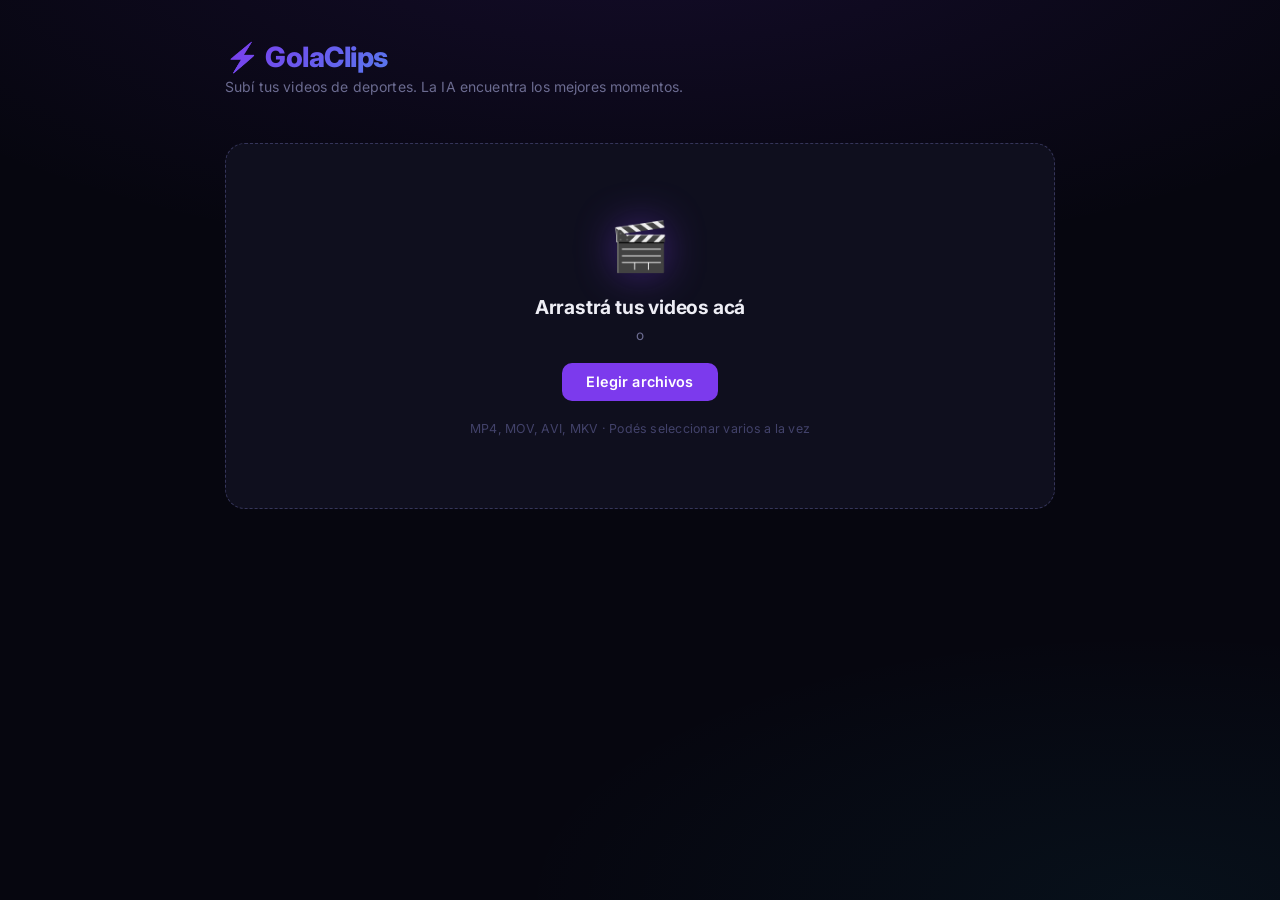
==== frontend/index.html @ 9d7d4578 "Add Google login, user accounts, SQLite persistence, and Cloudflare R2 storage - Firebase Auth + Goo" ====
<!DOCTYPE html>
<html lang="es">
<head>
  <meta charset="UTF-8">
  <meta name="viewport" content="width=device-width, initial-scale=1.0">
  <title>GolaClips - Subí tu video</title>
  <link rel="preconnect" href="https://fonts.googleapis.com">
  <link href="https://fonts.googleapis.com/css2?family=Inter:wght@400;500;600;700;800&display=swap" rel="stylesheet">
  <link rel="stylesheet" href="style.css">
</head>
<body>
  <div class="container">
    <header>
      <div class="header-brand">
        <h1>⚡ GolaClips</h1>
        <p class="tagline">Subí tus videos de deportes. La IA encuentra los mejores momentos.</p>
      </div>
      <div class="header-user hidden" id="header-user">
        <img id="user-avatar" class="user-avatar" src="" alt="" onerror="this.style.display='none'">
        <span id="user-name" class="user-name"></span>
        <button class="btn-logout" onclick="signOut()">Salir</button>
      </div>
    </header>

    <main>
      <div id="upload-area" class="upload-area">
        <div class="upload-icon">🎬</div>
        <p class="upload-text">Arrastrá tus videos acá</p>
        <p class="upload-sub">o</p>
        <button class="btn-primary" id="btn-elegir">Elegir archivos</button>
        <input type="file" id="file-input" accept="video/*" multiple hidden>
        <p class="upload-hint">MP4, MOV, AVI, MKV · Podés seleccionar varios a la vez</p>
      </div>

      <div id="file-list-section" class="hidden">
        <div id="file-list"></div>
      </div>

      <div id="options-area" class="options-area hidden">
        <div class="option-group">
          <label class="option-label">Duración de clips</label>
          <div class="duration-options">
            <label class="duration-opt">
              <input type="radio" name="duration" value="short">
              <div class="duration-opt-content">
                <span class="duration-name">Cortos</span>
                <span class="duration-range">hasta 30 seg</span>
              </div>
            </label>
            <label class="duration-opt">
              <input type="radio" name="duration" value="medium" checked>
              <div class="duration-opt-content">
                <span class="duration-name">Medios <span class="badge-rec">Recomendado</span></span>
                <span class="duration-range">hasta 1 min</span>
              </div>
            </label>
            <label class="duration-opt">
              <input type="radio" name="duration" value="long">
              <div class="duration-opt-content">
                <span class="duration-name">Largos</span>
                <span class="duration-range">hasta 2 min</span>
              </div>
            </label>
          </div>
        </div>

        <div class="option-group option-row">
          <div class="option-half">
            <label class="option-label" for="num-clips">Cantidad de clips</label>
            <select id="num-clips" class="option-select">
              <option value="auto">IA decide (Recomendado)</option>
              <option value="3">3 clips</option>
              <option value="5">5 clips</option>
              <option value="8">8 clips</option>
              <option value="10">10 clips</option>
            </select>
          </div>
        </div>

        <div class="option-group">
          <label class="option-label" for="custom-prompt">
            ¿Qué momentos querés extraer?
            <span class="option-optional">(opcional)</span>
          </label>
          <textarea
            id="custom-prompt"
            class="option-textarea"
            placeholder="Ej: Solo caídas épicas y trucos imposibles..."
            rows="2"
          ></textarea>
        </div>

        <button class="btn-primary btn-analyze" id="btn-analizar">Analizar ⚡</button>
      </div>

      <div id="error-msg" class="error-msg hidden"></div>

      <div id="jobs-section" class="jobs-section hidden"></div>

      <!-- History section -->
      <div id="history-section" class="history-section hidden">
        <div class="history-header">
          <h2 class="history-title">Tus clips anteriores</h2>
        </div>
        <div id="history-list" class="history-list"></div>
      </div>
    </main>
  </div>

  <script src="https://www.gstatic.com/firebasejs/10.12.2/firebase-app-compat.js"></script>
  <script src="https://www.gstatic.com/firebasejs/10.12.2/firebase-auth-compat.js"></script>
  <script src="firebase-config.js"></script>
  <script src="upload.js"></script>
</body>
</html>
---- frontend/style.css ----
*, *::before, *::after {
  box-sizing: border-box;
  margin: 0;
  padding: 0;
}

:root {
  --bg: #06060f;
  --bg-2: #0c0c1a;
  --surface: #0f0f1e;
  --surface-2: #161626;
  --border: #1e1e32;
  --border-hover: #35355a;
  --accent: #7c3aed;
  --accent-2: #22d3ee;
  --accent-hover: #6d28d9;
  --accent-glow: rgba(124, 58, 237, 0.3);
  --accent-glow-soft: rgba(124, 58, 237, 0.1);
  --text: #eeeef5;
  --text-muted: #6b6b90;
  --text-dim: #42426a;
  --success: #10b981;
  --success-glow: rgba(16, 185, 129, 0.15);
  --error: #f43f5e;
  --error-glow: rgba(244, 63, 94, 0.12);
  --gradient: linear-gradient(135deg, var(--accent), var(--accent-2));
}

body {
  background: var(--bg);
  color: var(--text);
  font-family: 'Inter', -apple-system, BlinkMacSystemFont, 'Segoe UI', sans-serif;
  min-height: 100vh;
  display: flex;
  justify-content: center;
  padding: 2.5rem 1rem 4rem;
  background-image:
    radial-gradient(ellipse 70% 40% at 50% -10%, rgba(124, 58, 237, 0.12), transparent),
    radial-gradient(ellipse 50% 30% at 90% 100%, rgba(34, 211, 238, 0.05), transparent);
}

.container {
  width: 100%;
  max-width: 830px;
}

/* ─── Header ──────────────────────────────────────── */

header {
  display: flex;
  align-items: center;
  justify-content: space-between;
  margin-bottom: 3rem;
}

.header-brand {
  display: flex;
  flex-direction: column;
  gap: 0.25rem;
}

header h1 {
  font-size: 1.75rem;
  font-weight: 800;
  letter-spacing: -0.5px;
  background: var(--gradient);
  -webkit-background-clip: text;
  -webkit-text-fill-color: transparent;
  background-clip: text;
}

.tagline {
  color: var(--text-muted);
  font-size: 0.875rem;
  letter-spacing: 0.01em;
}

/* ─── Upload area ─────────────────────────────────── */

.upload-area {
  border: 1.5px dashed var(--border-hover);
  border-radius: 20px;
  padding: 4.5rem 2rem;
  text-align: center;
  cursor: pointer;
  transition: all 0.25s;
  background: var(--surface);
  position: relative;
  overflow: hidden;
}

.upload-area::before {
  content: '';
  position: absolute;
  inset: 0;
  background: radial-gradient(ellipse 80% 60% at 50% 60%, rgba(124, 58, 237, 0.07), transparent);
  opacity: 0;
  transition: opacity 0.3s;
  pointer-events: none;
}

.upload-area:hover::before,
.upload-area.drag-over::before {
  opacity: 1;
}

.upload-area:hover {
  border-color: var(--accent);
  border-style: solid;
  background: var(--surface-2);
  box-shadow: 0 0 40px var(--accent-glow-soft);
}

.upload-area.drag-over {
  border-color: var(--accent);
  border-style: solid;
  background: var(--surface-2);
  box-shadow: 0 0 50px var(--accent-glow), inset 0 0 40px rgba(124, 58, 237, 0.06);
}

.upload-icon {
  font-size: 3rem;
  margin-bottom: 1.25rem;
  display: block;
  filter: drop-shadow(0 0 20px rgba(124, 58, 237, 0.45));
}

.upload-text {
  font-size: 1.2rem;
  font-weight: 700;
  margin-bottom: 0.5rem;
  letter-spacing: -0.2px;
}

.upload-sub {
  color: var(--text-muted);
  margin-bottom: 1.25rem;
  font-size: 0.85rem;
}

.upload-hint {
  margin-top: 1.25rem;
  font-size: 0.775rem;
  color: var(--text-dim);
  letter-spacing: 0.02em;
}

/* ─── Buttons ─────────────────────────────────────── */

.btn-primary {
  display: inline-block;
  background: var(--accent);
  color: white;
  padding: 0.65rem 1.5rem;
  border-radius: 10px;
  font-weight: 600;
  cursor: pointer;
  border: none;
  text-decoration: none;
  font-size: 0.9rem;
  font-family: inherit;
  transition: all 0.2s;
  letter-spacing: 0.01em;
}

.btn-primary:hover {
  background: var(--accent-hover);
  box-shadow: 0 4px 22px var(--accent-glow), 0 2px 8px rgba(0, 0, 0, 0.3);
  transform: translateY(-1px);
}

.btn-primary:active {
  transform: translateY(0);
}

.btn-secondary {
  display: inline-block;
  background: transparent;
  color: var(--text-muted);
  padding: 0.6rem 1.25rem;
  border-radius: 10px;
  font-weight: 500;
  cursor: pointer;
  border: 1px solid var(--border-hover);
  text-decoration: none;
  font-size: 0.875rem;
  transition: all 0.2s;
}

.btn-secondary:hover {
  border-color: var(--accent);
  color: var(--accent);
  background: var(--accent-glow-soft);
}

/* ─── Progress bars ───────────────────────────────── */

.progress-bar-container {
  background: rgba(255, 255, 255, 0.05);
  border-radius: 99px;
  height: 5px;
  overflow: hidden;
  margin-bottom: 0.65rem;
}

.progress-bar {
  height: 100%;
  background: linear-gradient(90deg, var(--accent), var(--accent-2));
  border-radius: 99px;
  width: 0%;
  transition: width 0.5s ease;
  position: relative;
  overflow: hidden;
}

.progress-bar::after {
  content: '';
  position: absolute;
  top: 0;
  left: -60%;
  width: 40%;
  height: 100%;
  background: linear-gradient(90deg, transparent, rgba(255, 255, 255, 0.45), transparent);
  animation: shimmer 1.8s ease-in-out infinite;
}

@keyframes shimmer {
  0%   { left: -60%; }
  100% { left: 150%; }
}

.progress-text {
  color: var(--text-muted);
  font-size: 0.78rem;
  letter-spacing: 0.01em;
}

/* ─── State panels (clips.html) ───────────────────── */

.state-panel {
  text-align: center;
}

.state-panel h2 {
  font-size: 1.4rem;
  font-weight: 700;
  margin-bottom: 0.5rem;
  letter-spacing: -0.3px;
}

.status-text {
  color: var(--text-muted);
  margin-bottom: 1.75rem;
  font-size: 0.9rem;
}

/* ─── Spinner (dual ring) ─────────────────────────── */

.spinner {
  width: 44px;
  height: 44px;
  position: relative;
  margin: 0 auto 2rem;
}

.spinner::before,
.spinner::after {
  content: '';
  position: absolute;
  border-radius: 50%;
  border: 2.5px solid transparent;
}

.spinner::before {
  inset: 0;
  border-top-color: var(--accent);
  border-right-color: rgba(124, 58, 237, 0.25);
  animation: spin 0.9s cubic-bezier(0.4, 0, 0.6, 1) infinite;
  box-shadow: 0 0 14px var(--accent-glow);
}

.spinner::after {
  inset: 7px;
  border-bottom-color: var(--accent-2);
  border-left-color: rgba(34, 211, 238, 0.25);
  animation: spin 0.65s cubic-bezier(0.4, 0, 0.6, 1) infinite reverse;
}

@keyframes spin {
  to { transform: rotate(360deg); }
}

/* ─── Results header ──────────────────────────────── */

.results-header {
  display: flex;
  align-items: center;
  justify-content: space-between;
  gap: 1rem;
  margin-bottom: 1.75rem;
  text-align: left;
}

.clips-count {
  color: var(--text-muted);
  font-size: 0.85rem;
  margin-top: 0.2rem;
}

/* ─── Clips grid ──────────────────────────────────── */

.clips-grid {
  display: grid;
  grid-template-columns: repeat(auto-fill, minmax(270px, 1fr));
  gap: 1.25rem;
  text-align: left;
}

/* ─── Clip card ───────────────────────────────────── */

.clip-card {
  background: var(--surface);
  border: 1px solid var(--border);
  border-radius: 14px;
  overflow: hidden;
  transition: border-color 0.2s, box-shadow 0.25s, transform 0.2s;
  position: relative;
  animation: fade-in 0.3s ease both;
}

@keyframes fade-in {
  from { opacity: 0; transform: translateY(10px); }
  to   { opacity: 1; transform: translateY(0); }
}

.clip-card:hover {
  border-color: var(--border-hover);
  box-shadow: 0 6px 28px rgba(124, 58, 237, 0.12), 0 2px 8px rgba(0, 0, 0, 0.3);
  transform: translateY(-2px);
}

/* ─── Clip loading state ──────────────────────────── */

@keyframes pulse-glow {
  0%, 100% { box-shadow: 0 0 0 1.5px rgba(124, 58, 237, 0.4), 0 0 18px rgba(124, 58, 237, 0.15); }
  50%       { box-shadow: 0 0 0 2px rgba(124, 58, 237, 0.95), 0 0 32px rgba(124, 58, 237, 0.4); }
}

.clip-card.clip-loading {
  border-color: rgba(124, 58, 237, 0.6) !important;
  transform: translateY(-2px) !important;
  animation: pulse-glow 1.1s ease-in-out infinite !important;
}

.clip-card.clip-loading .clip-video {
  opacity: 0.4;
  filter: brightness(0.65);
}

.clip-extend-overlay {
  position: absolute;
  inset: 0;
  background: rgba(6, 6, 15, 0.7);
  display: flex;
  align-items: center;
  justify-content: center;
  z-index: 20;
  border-radius: 13px;
  backdrop-filter: blur(4px);
  -webkit-backdrop-filter: blur(4px);
}

.clip-extend-spinner {
  width: 32px;
  height: 32px;
  position: relative;
}

.clip-extend-spinner::before,
.clip-extend-spinner::after {
  content: '';
  position: absolute;
  border-radius: 50%;
  border: 2px solid transparent;
}

.clip-extend-spinner::before {
  inset: 0;
  border-top-color: var(--accent);
  border-right-color: rgba(124, 58, 237, 0.2);
  animation: spin 0.75s linear infinite;
  box-shadow: 0 0 10px var(--accent-glow);
}

.clip-extend-spinner::after {
  inset: 6px;
  border-bottom-color: var(--accent-2);
  animation: spin 0.55s linear infinite reverse;
}

/* ─── Clip video & info ───────────────────────────── */

.clip-video {
  width: 100%;
  display: block;
  background: #000;
  max-height: 195px;
  object-fit: cover;
  transition: opacity 0.35s, filter 0.35s;
}

.clip-info {
  padding: 0.9rem 1rem;
  display: flex;
  justify-content: space-between;
  align-items: flex-start;
  gap: 0.75rem;
}

.clip-info-left {
  flex: 1;
  min-width: 0;
}

.clip-label-row {
  display: flex;
  align-items: center;
  gap: 0.5rem;
  margin-bottom: 0.1rem;
}

.clip-label {
  font-weight: 700;
  font-size: 0.875rem;
  letter-spacing: -0.1px;
}

.clip-score {
  font-size: 0.68rem;
  font-weight: 700;
  background: var(--gradient);
  color: white;
  padding: 0.1rem 0.5rem;
  border-radius: 99px;
  letter-spacing: 0.03em;
}

.clip-desc {
  color: var(--text-muted);
  font-size: 0.775rem;
  margin-top: 0.3rem;
  font-style: italic;
  line-height: 1.45;
  display: none;
}

.clip-desc.visible {
  display: block;
}

.btn-ver-mas {
  background: none;
  border: none;
  color: var(--text-dim);
  font-size: 0.7rem;
  font-family: inherit;
  cursor: pointer;
  padding: 0;
  margin-top: 0.2rem;
  text-decoration: underline;
  text-underline-offset: 2px;
  transition: color 0.15s;
}

.btn-ver-mas:hover {
  color: var(--accent);
}

.clip-time {
  color: var(--text-dim);
  font-size: 0.745rem;
  margin-top: 0.3rem;
  font-variant-numeric: tabular-nums;
}

.btn-download {
  display: inline-flex;
  align-items: center;
  gap: 0.35rem;
  background: var(--accent);
  color: white;
  padding: 0.45rem 0.85rem;
  border-radius: 8px;
  font-size: 0.78rem;
  font-weight: 600;
  text-decoration: none;
  transition: all 0.2s;
  flex-shrink: 0;
  box-shadow: 0 2px 10px rgba(124, 58, 237, 0.25);
}

.btn-download:hover {
  background: var(--accent-hover);
  box-shadow: 0 4px 20px var(--accent-glow);
  transform: translateY(-1px);
}

/* ─── Error ───────────────────────────────────────── */

.error-icon {
  font-size: 2.5rem;
  margin-bottom: 1rem;
}

.error-msg {
  background: var(--error-glow);
  border: 1px solid rgba(244, 63, 94, 0.25);
  color: var(--error);
  padding: 0.875rem 1rem;
  border-radius: 10px;
  margin-top: 1rem;
  font-size: 0.875rem;
}

/* ─── Options area ────────────────────────────────── */

.options-area {
  background: var(--surface);
  border: 1px solid var(--border);
  border-radius: 18px;
  padding: 1.75rem 2rem;
  display: flex;
  flex-direction: column;
  gap: 1.5rem;
  margin-top: 1rem;
}

.option-group {
  display: flex;
  flex-direction: column;
  gap: 0.65rem;
}

.option-label {
  font-size: 0.83rem;
  font-weight: 600;
  color: var(--text);
  letter-spacing: 0.02em;
  text-transform: uppercase;
}

.option-optional {
  font-weight: 400;
  color: var(--text-dim);
  font-size: 0.78rem;
  text-transform: none;
  letter-spacing: 0;
}

.duration-options {
  display: flex;
  gap: 0.65rem;
}

.duration-opt {
  flex: 1;
  cursor: pointer;
}

.duration-opt input[type="radio"] {
  display: none;
}

.duration-opt-content {
  display: flex;
  flex-direction: column;
  gap: 0.15rem;
  padding: 0.75rem 0.9rem;
  border: 1.5px solid var(--border-hover);
  border-radius: 12px;
  background: var(--bg-2, #0c0c1a);
  transition: all 0.2s;
}

.duration-opt input[type="radio"]:checked + .duration-opt-content {
  border-color: var(--accent);
  background: rgba(124, 58, 237, 0.08);
  box-shadow: 0 0 0 3px rgba(124, 58, 237, 0.1);
}

.duration-opt:hover .duration-opt-content {
  border-color: var(--border-hover);
  background: var(--surface-2);
}

.duration-name {
  font-size: 0.875rem;
  font-weight: 600;
  display: flex;
  align-items: center;
  gap: 0.4rem;
}

.duration-range {
  font-size: 0.72rem;
  color: var(--text-muted);
}

.badge-rec {
  font-size: 0.58rem;
  font-weight: 700;
  background: var(--gradient);
  color: white;
  padding: 0.1rem 0.45rem;
  border-radius: 99px;
  letter-spacing: 0.04em;
  text-transform: uppercase;
}

.option-row {
  flex-direction: row;
  align-items: flex-end;
  gap: 1rem;
}

.option-half {
  flex: 1;
  display: flex;
  flex-direction: column;
  gap: 0.6rem;
}

.option-select {
  background: var(--bg-2, #0c0c1a);
  border: 1.5px solid var(--border-hover);
  color: var(--text);
  padding: 0.6rem 2.25rem 0.6rem 0.9rem;
  border-radius: 10px;
  font-size: 0.875rem;
  font-family: inherit;
  cursor: pointer;
  width: 100%;
  transition: border-color 0.2s, box-shadow 0.2s;
  appearance: none;
  background-image: url("data:image/svg+xml,%3Csvg xmlns='http://www.w3.org/2000/svg' width='12' height='8' viewBox='0 0 12 8'%3E%3Cpath d='M1 1l5 5 5-5' stroke='%236b6b90' stroke-width='1.5' fill='none' stroke-linecap='round' stroke-linejoin='round'/%3E%3C/svg%3E");
  background-repeat: no-repeat;
  background-position: right 0.9rem center;
}

.option-select:focus {
  outline: none;
  border-color: var(--accent);
  box-shadow: 0 0 0 3px rgba(124, 58, 237, 0.1);
}

.option-textarea {
  background: var(--bg-2, #0c0c1a);
  border: 1.5px solid var(--border-hover);
  color: var(--text);
  padding: 0.65rem 0.9rem;
  border-radius: 10px;
  font-size: 0.875rem;
  font-family: inherit;
  resize: vertical;
  width: 100%;
  transition: border-color 0.2s, box-shadow 0.2s;
  line-height: 1.5;
}

.option-textarea:focus {
  outline: none;
  border-color: var(--accent);
  box-shadow: 0 0 0 3px rgba(124, 58, 237, 0.1);
}

.option-textarea::placeholder {
  color: var(--text-dim);
}

.btn-analyze {
  align-self: flex-end;
  padding: 0.7rem 2rem;
  background: linear-gradient(135deg, var(--accent), #5b21b6);
  font-size: 0.925rem;
  letter-spacing: 0.02em;
}

.btn-analyze:hover {
  background: linear-gradient(135deg, var(--accent-hover), #4c1d95);
}

/* ─── Sort toggle ─────────────────────────────────── */

.sort-toggle {
  display: flex;
  gap: 0.25rem;
  background: rgba(255, 255, 255, 0.04);
  border: 1px solid var(--border);
  border-radius: 10px;
  padding: 3px;
}

.sort-btn {
  background: transparent;
  border: none;
  color: var(--text-muted);
  padding: 0.3rem 0.85rem;
  border-radius: 7px;
  font-size: 0.775rem;
  font-weight: 500;
  font-family: inherit;
  cursor: pointer;
  transition: all 0.18s;
}

.sort-btn.active {
  background: var(--accent);
  color: white;
  box-shadow: 0 2px 10px var(--accent-glow);
}

.sort-btn:not(.active):hover {
  color: var(--text);
  background: rgba(255, 255, 255, 0.06);
}

/* ─── Utility ─────────────────────────────────────── */

.hidden {
  display: none !important;
}

/* ─── File list ───────────────────────────────────── */

.file-list-section {
  margin-bottom: 0.75rem;
}

.file-item {
  display: flex;
  align-items: center;
  gap: 0.75rem;
  padding: 0.6rem 0.9rem;
  background: var(--surface);
  border: 1px solid var(--border);
  border-radius: 10px;
  margin-bottom: 0.45rem;
  transition: border-color 0.15s;
}

.file-item:hover {
  border-color: var(--border-hover);
}

.file-item-name {
  flex: 1;
  font-size: 0.85rem;
  font-weight: 500;
  overflow: hidden;
  text-overflow: ellipsis;
  white-space: nowrap;
}

.file-item-size {
  color: var(--text-muted);
  font-size: 0.775rem;
  white-space: nowrap;
}

.file-item-remove {
  background: none;
  border: none;
  color: var(--text-dim);
  cursor: pointer;
  font-size: 0.8rem;
  padding: 0.15rem 0.35rem;
  line-height: 1;
  border-radius: 5px;
  transition: all 0.15s;
  font-family: inherit;
}

.file-item-remove:hover {
  color: var(--error);
  background: var(--error-glow);
}

/* ─── Jobs section ────────────────────────────────── */

.jobs-section {
  display: flex;
  flex-direction: column;
  gap: 1.5rem;
}

.job-card {
  background: var(--surface);
  border: 1px solid var(--border);
  border-radius: 14px;
  overflow: hidden;
  transition: border-color 0.2s;
}

.job-header {
  display: flex;
  align-items: center;
  justify-content: space-between;
  padding: 0.9rem 1.1rem;
  gap: 0.75rem;
  border-bottom: 1px solid var(--border);
}

.job-filename {
  font-weight: 600;
  font-size: 0.875rem;
  overflow: hidden;
  text-overflow: ellipsis;
  white-space: nowrap;
}

/* Status badge with animated dot */
.job-badge {
  font-size: 0.72rem;
  font-weight: 600;
  color: var(--text-muted);
  white-space: nowrap;
  flex-shrink: 0;
  display: flex;
  align-items: center;
  gap: 0.45rem;
}

.job-badge::before {
  content: '';
  width: 6px;
  height: 6px;
  border-radius: 50%;
  background: var(--accent);
  display: inline-block;
  flex-shrink: 0;
  animation: dot-pulse 1.8s ease-in-out infinite;
}

@keyframes dot-pulse {
  0%, 100% { opacity: 0.4; transform: scale(0.85); }
  50%       { opacity: 1;   transform: scale(1.15); box-shadow: 0 0 8px var(--accent-glow); }
}

.job-badge.done {
  color: var(--success);
}

.job-badge.done::before {
  background: var(--success);
  animation: none;
  box-shadow: 0 0 8px var(--success-glow);
}

.job-badge.error {
  color: var(--error);
}

.job-badge.error::before {
  background: var(--error);
  animation: none;
  box-shadow: 0 0 8px var(--error-glow);
}

.job-progress {
  padding: 0.85rem 1.1rem 1rem;
}

.job-clips {
  border-top: 1px solid var(--border);
  padding: 1.25rem 1rem;
}

.inline-clips-header {
  display: flex;
  justify-content: flex-end;
  margin-bottom: 1rem;
}

/* ─── Extend clip controls ────────────────────────── */

.extend-controls {
  display: flex;
  gap: 5px;
  margin-top: 7px;
}

.btn-extend {
  background: transparent;
  border: 1px solid var(--border-hover);
  color: var(--text-dim);
  border-radius: 6px;
  padding: 3px 10px;
  font-size: 0.7rem;
  font-weight: 500;
  font-family: inherit;
  cursor: pointer;
  transition: all 0.15s;
  line-height: 1.6;
}

.btn-extend:hover:not(:disabled) {
  border-color: var(--accent);
  color: var(--accent);
  background: rgba(124, 58, 237, 0.08);
}

.btn-extend-end:hover:not(:disabled) {
  border-color: var(--success);
  color: var(--success);
  background: var(--success-glow);
}

.btn-extend:disabled {
  opacity: 0.3;
  cursor: not-allowed;
}

/* ─── Login page ──────────────────────────────────── */

.login-page {
  min-height: 100vh;
  display: flex;
  align-items: center;
  justify-content: center;
  padding: 2rem 1rem;
}

.login-card {
  background: var(--surface);
  border: 1px solid var(--border);
  border-radius: 24px;
  padding: 3rem 2.5rem;
  text-align: center;
  max-width: 400px;
  width: 100%;
  box-shadow: 0 0 60px rgba(124, 58, 237, 0.08);
}

.login-logo {
  font-size: 2rem;
  font-weight: 800;
  letter-spacing: -0.5px;
  background: var(--gradient);
  -webkit-background-clip: text;
  -webkit-text-fill-color: transparent;
  background-clip: text;
  margin-bottom: 0.75rem;
}

.login-tagline {
  color: var(--text-muted);
  font-size: 0.9rem;
  line-height: 1.6;
  margin-bottom: 2.25rem;
}

.btn-google {
  display: inline-flex;
  align-items: center;
  justify-content: center;
  gap: 0.65rem;
  background: white;
  color: #1f1f1f;
  border: none;
  border-radius: 12px;
  padding: 0.75rem 1.75rem;
  font-size: 0.925rem;
  font-weight: 600;
  font-family: inherit;
  cursor: pointer;
  transition: all 0.2s;
  width: 100%;
  box-shadow: 0 2px 12px rgba(0,0,0,0.2);
}

.btn-google:hover:not(:disabled) {
  background: #f5f5f5;
  box-shadow: 0 4px 20px rgba(0,0,0,0.25);
  transform: translateY(-1px);
}

.btn-google:disabled {
  opacity: 0.7;
  cursor: not-allowed;
}

.login-error {
  margin-top: 1rem;
  color: var(--error);
  font-size: 0.82rem;
  background: var(--error-glow);
  border: 1px solid rgba(244, 63, 94, 0.2);
  border-radius: 8px;
  padding: 0.6rem 0.85rem;
}

/* ─── Header user info ────────────────────────────── */

.header-user {
  display: flex;
  align-items: center;
  gap: 0.6rem;
  flex-shrink: 0;
}

.user-avatar {
  width: 32px;
  height: 32px;
  border-radius: 50%;
  border: 1.5px solid var(--border-hover);
  object-fit: cover;
  flex-shrink: 0;
}

.user-name {
  font-size: 0.82rem;
  font-weight: 500;
  color: var(--text-muted);
  max-width: 130px;
  overflow: hidden;
  text-overflow: ellipsis;
  white-space: nowrap;
}

.btn-logout {
  background: transparent;
  border: 1px solid var(--border-hover);
  color: var(--text-dim);
  padding: 0.35rem 0.75rem;
  border-radius: 8px;
  font-size: 0.75rem;
  font-weight: 500;
  font-family: inherit;
  cursor: pointer;
  transition: all 0.15s;
  white-space: nowrap;
}

.btn-logout:hover {
  border-color: var(--error);
  color: var(--error);
  background: var(--error-glow);
}

/* ─── History section ─────────────────────────────── */

.history-section {
  margin-top: 3rem;
  padding-top: 2.5rem;
  border-top: 1px solid var(--border);
}

.history-header {
  margin-bottom: 1.25rem;
}

.history-title {
  font-size: 1.1rem;
  font-weight: 700;
  letter-spacing: -0.2px;
}

.history-list {
  display: flex;
  flex-direction: column;
  gap: 0.85rem;
}

.history-card {
  background: var(--surface);
  border: 1px solid var(--border);
  border-radius: 14px;
  overflow: hidden;
  transition: border-color 0.2s;
}

.history-card:hover {
  border-color: var(--border-hover);
}

.history-card-header {
  display: flex;
  align-items: center;
  justify-content: space-between;
  gap: 0.75rem;
  padding: 0.85rem 1.1rem;
}

.history-card-meta {
  display: flex;
  flex-direction: column;
  gap: 0.15rem;
  min-width: 0;
}

.history-filename {
  font-size: 0.875rem;
  font-weight: 600;
  overflow: hidden;
  text-overflow: ellipsis;
  white-space: nowrap;
}

.history-date {
  font-size: 0.72rem;
  color: var(--text-dim);
}

.history-card-right {
  display: flex;
  align-items: center;
  gap: 0.65rem;
  flex-shrink: 0;
}

.history-badge {
  font-size: 0.72rem;
  font-weight: 600;
  color: var(--success);
  background: var(--success-glow);
  border: 1px solid rgba(16, 185, 129, 0.2);
  padding: 0.2rem 0.6rem;
  border-radius: 99px;
  white-space: nowrap;
}

.history-badge.expired {
  color: var(--text-dim);
  background: transparent;
  border-color: var(--border);
}

.history-toggle-btn {
  background: transparent;
  border: 1px solid var(--border-hover);
  color: var(--text-muted);
  padding: 0.3rem 0.75rem;
  border-radius: 8px;
  font-size: 0.75rem;
  font-weight: 500;
  font-family: inherit;
  cursor: pointer;
  transition: all 0.15s;
  white-space: nowrap;
}

.history-toggle-btn:hover {
  border-color: var(--accent);
  color: var(--accent);
  background: var(--accent-glow-soft);
}

.history-clips-grid {
  padding: 1rem;
  border-top: 1px solid var(--border);
  display: grid;
  grid-template-columns: repeat(auto-fill, minmax(240px, 1fr));
  gap: 1rem;
}
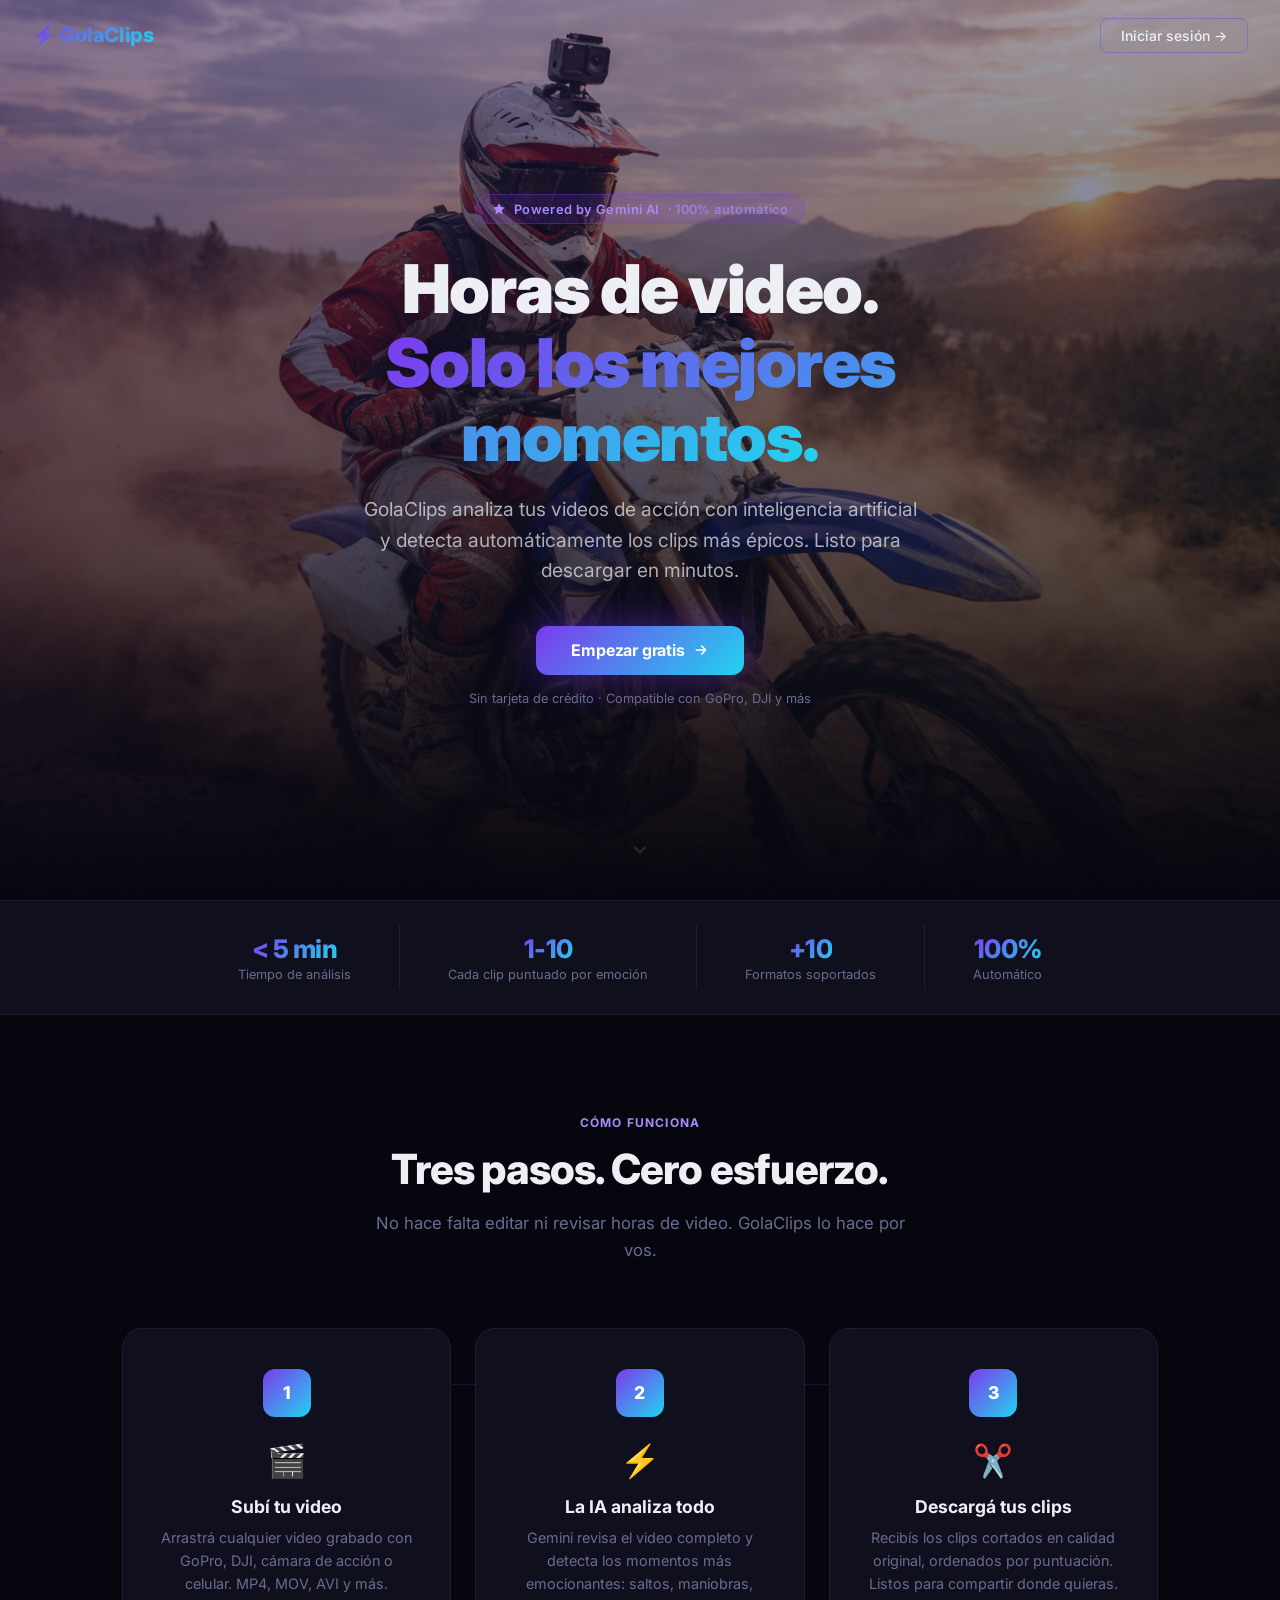
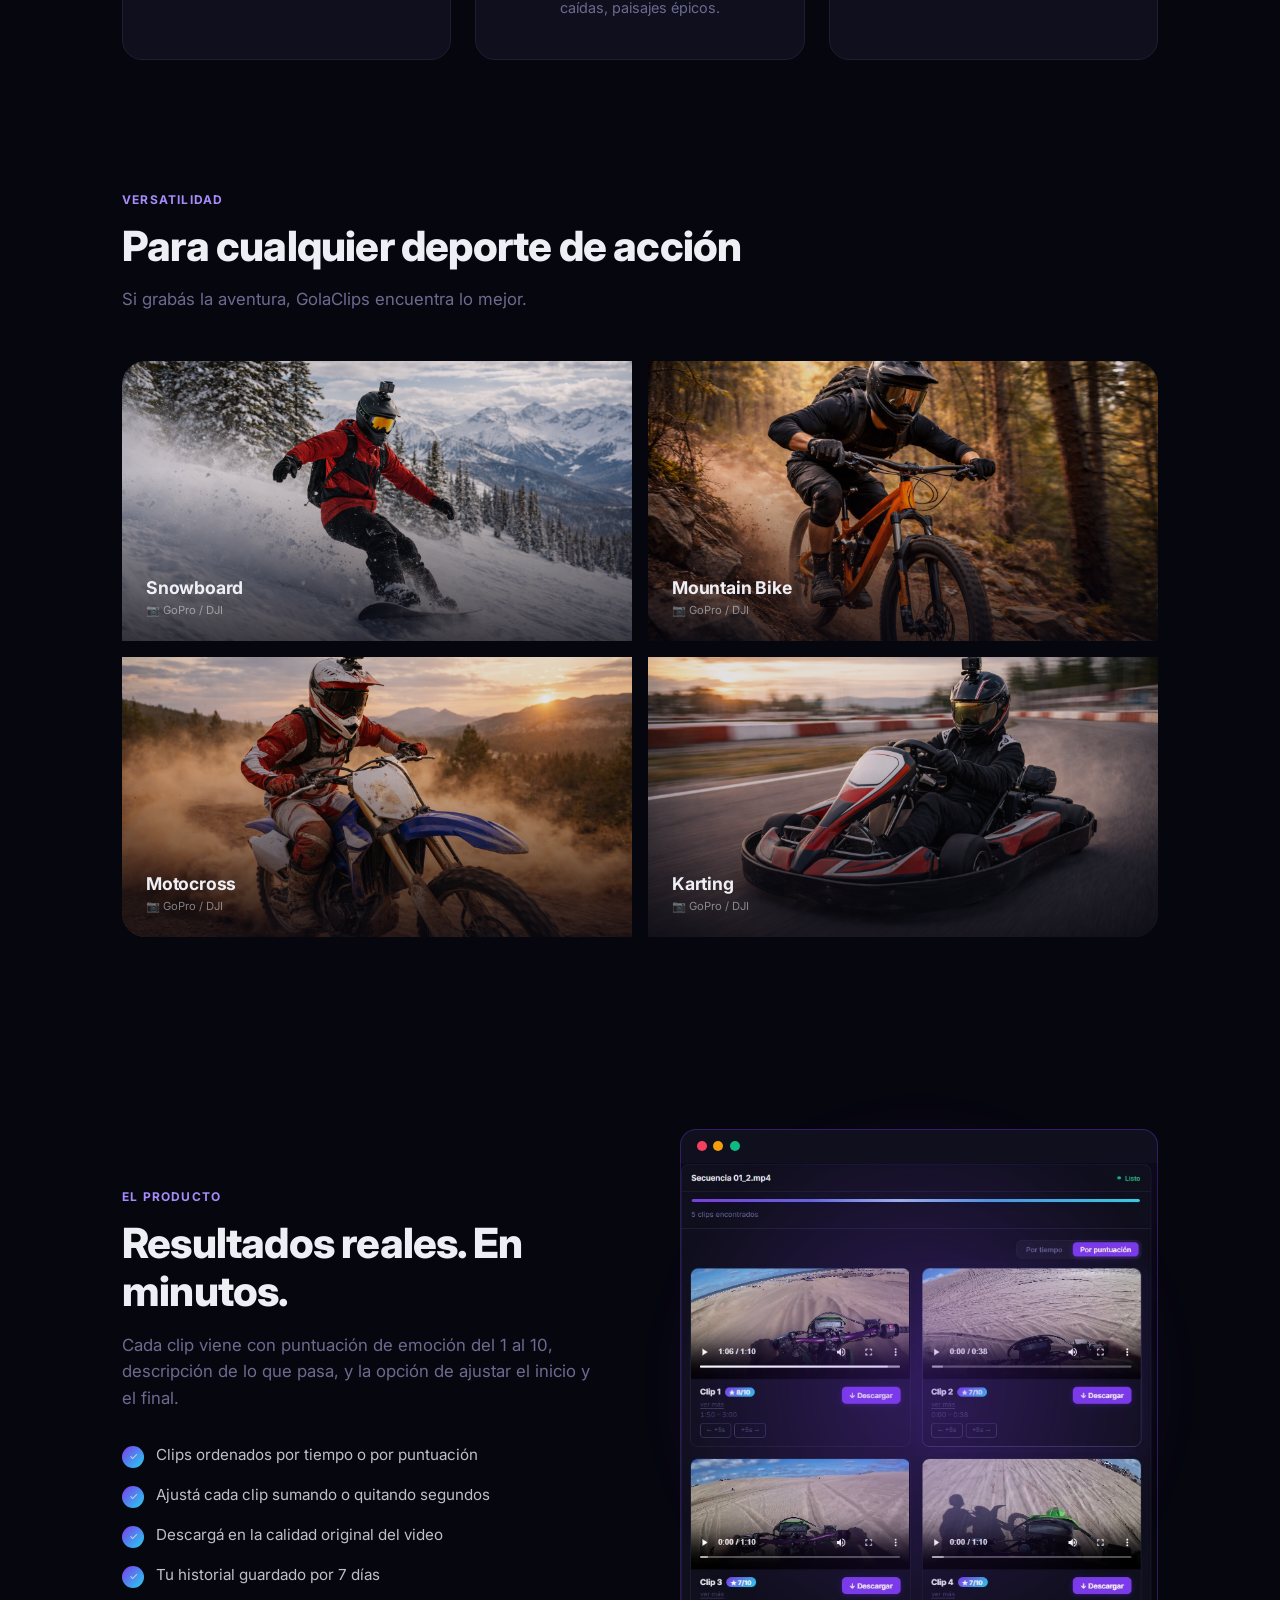
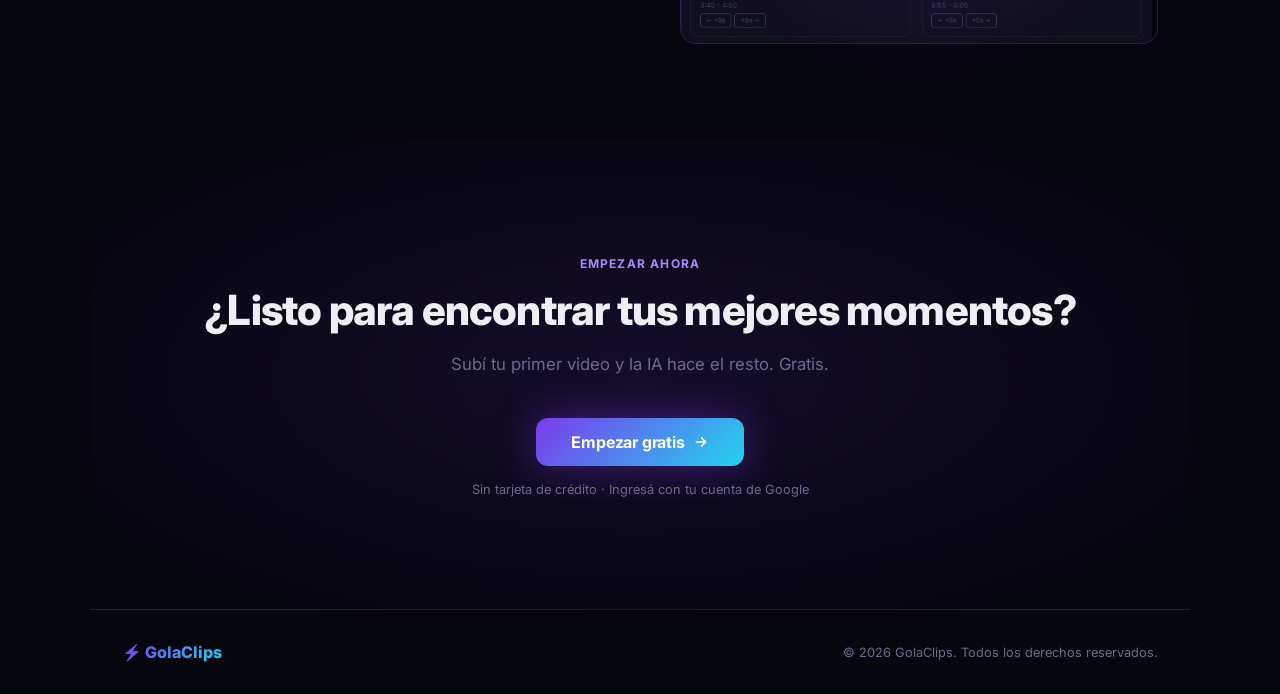
==== commit 89334a7a: "Add landing page with hero, how-it-works, sports grid, and app preview - New index.html: full landin" ====
--- a/frontend/index.html
+++ b/frontend/index.html
@@ -3,113 +3,779 @@
 <head>
   <meta charset="UTF-8">
   <meta name="viewport" content="width=device-width, initial-scale=1.0">
-  <title>GolaClips - Subí tu video</title>
+  <title>GolaClips — Tus mejores momentos, en segundos</title>
   <link rel="preconnect" href="https://fonts.googleapis.com">
-  <link href="https://fonts.googleapis.com/css2?family=Inter:wght@400;500;600;700;800&display=swap" rel="stylesheet">
-  <link rel="stylesheet" href="style.css">
+  <link href="https://fonts.googleapis.com/css2?family=Inter:wght@400;500;600;700;800;900&display=swap" rel="stylesheet">
+  <style>
+    *, *::before, *::after { box-sizing: border-box; margin: 0; padding: 0; }
+
+    :root {
+      --bg:       #06060f;
+      --surface:  #0f0f1e;
+      --border:   #1e1e32;
+      --accent:   #7c3aed;
+      --accent-2: #22d3ee;
+      --text:     #eeeef5;
+      --muted:    #6b6b90;
+      --gradient: linear-gradient(135deg, #7c3aed, #22d3ee);
+    }
+
+    html { scroll-behavior: smooth; }
+
+    body {
+      background: var(--bg);
+      color: var(--text);
+      font-family: 'Inter', -apple-system, sans-serif;
+      overflow-x: hidden;
+    }
+
+    /* ── NAV ───────────────────────────────────────── */
+    nav {
+      position: fixed;
+      top: 0; left: 0; right: 0;
+      z-index: 100;
+      display: flex;
+      align-items: center;
+      justify-content: space-between;
+      padding: 1.1rem 2rem;
+      transition: background 0.3s, backdrop-filter 0.3s;
+    }
+    nav.scrolled {
+      background: rgba(6, 6, 15, 0.85);
+      backdrop-filter: blur(16px);
+      border-bottom: 1px solid var(--border);
+    }
+    .nav-logo {
+      font-size: 1.25rem;
+      font-weight: 800;
+      background: var(--gradient);
+      -webkit-background-clip: text;
+      -webkit-text-fill-color: transparent;
+      background-clip: text;
+      text-decoration: none;
+      letter-spacing: -0.3px;
+    }
+    .nav-cta {
+      display: inline-flex;
+      align-items: center;
+      gap: 0.5rem;
+      padding: 0.5rem 1.25rem;
+      border-radius: 8px;
+      background: transparent;
+      border: 1px solid rgba(124, 58, 237, 0.4);
+      color: var(--text);
+      font-size: 0.875rem;
+      font-weight: 500;
+      text-decoration: none;
+      transition: border-color 0.2s, background 0.2s;
+    }
+    .nav-cta:hover {
+      background: rgba(124, 58, 237, 0.12);
+      border-color: var(--accent);
+    }
+
+    /* ── HERO ──────────────────────────────────────── */
+    .hero {
+      position: relative;
+      min-height: 100vh;
+      display: flex;
+      align-items: center;
+      justify-content: center;
+      text-align: center;
+      overflow: hidden;
+    }
+    .hero-bg {
+      position: absolute;
+      inset: 0;
+      background-image: url('assets/hero-motocross.png');
+      background-size: cover;
+      background-position: center 30%;
+      transform: scale(1.05);
+      transition: transform 8s ease-out;
+    }
+    .hero-bg.loaded { transform: scale(1); }
+    .hero-overlay {
+      position: absolute;
+      inset: 0;
+      background:
+        linear-gradient(to bottom, rgba(6,6,15,0.3) 0%, rgba(6,6,15,0.6) 60%, rgba(6,6,15,1) 100%),
+        linear-gradient(135deg, rgba(124,58,237,0.25) 0%, rgba(34,211,238,0.1) 100%);
+    }
+    .hero-content {
+      position: relative;
+      z-index: 2;
+      max-width: 780px;
+      padding: 2rem;
+    }
+    .hero-badge {
+      display: inline-flex;
+      align-items: center;
+      gap: 0.5rem;
+      padding: 0.4rem 1rem;
+      border-radius: 100px;
+      background: rgba(124, 58, 237, 0.15);
+      border: 1px solid rgba(124, 58, 237, 0.35);
+      font-size: 0.8rem;
+      font-weight: 600;
+      color: #a78bfa;
+      letter-spacing: 0.03em;
+      margin-bottom: 1.75rem;
+    }
+    .hero-badge span { opacity: 0.7; }
+    .hero-title {
+      font-size: clamp(2.4rem, 6vw, 4.2rem);
+      font-weight: 900;
+      line-height: 1.1;
+      letter-spacing: -1.5px;
+      margin-bottom: 1.25rem;
+    }
+    .hero-title em {
+      font-style: normal;
+      background: var(--gradient);
+      -webkit-background-clip: text;
+      -webkit-text-fill-color: transparent;
+      background-clip: text;
+    }
+    .hero-sub {
+      font-size: clamp(1rem, 2.5vw, 1.2rem);
+      color: rgba(238, 238, 245, 0.7);
+      line-height: 1.6;
+      max-width: 560px;
+      margin: 0 auto 2.5rem;
+    }
+    .hero-actions {
+      display: flex;
+      align-items: center;
+      justify-content: center;
+      gap: 1rem;
+      flex-wrap: wrap;
+    }
+    .btn-hero {
+      display: inline-flex;
+      align-items: center;
+      gap: 0.5rem;
+      padding: 0.9rem 2.2rem;
+      border-radius: 12px;
+      background: var(--gradient);
+      color: #fff;
+      font-size: 1rem;
+      font-weight: 700;
+      text-decoration: none;
+      border: none;
+      cursor: pointer;
+      box-shadow: 0 0 40px rgba(124, 58, 237, 0.45);
+      transition: transform 0.2s, box-shadow 0.2s;
+      letter-spacing: -0.2px;
+    }
+    .btn-hero:hover {
+      transform: translateY(-2px);
+      box-shadow: 0 0 60px rgba(124, 58, 237, 0.6);
+    }
+    .hero-fine {
+      font-size: 0.8rem;
+      color: var(--muted);
+      margin-top: 1rem;
+    }
+    .scroll-indicator {
+      position: absolute;
+      bottom: 2.5rem;
+      left: 50%;
+      transform: translateX(-50%);
+      display: flex;
+      flex-direction: column;
+      align-items: center;
+      gap: 0.4rem;
+      opacity: 0.4;
+      animation: bounce 2s infinite;
+    }
+    .scroll-indicator span {
+      font-size: 0.7rem;
+      letter-spacing: 0.1em;
+      text-transform: uppercase;
+      color: var(--muted);
+    }
+    @keyframes bounce {
+      0%, 100% { transform: translateX(-50%) translateY(0); }
+      50% { transform: translateX(-50%) translateY(6px); }
+    }
+
+    /* ── STATS BAR ─────────────────────────────────── */
+    .stats-bar {
+      background: var(--surface);
+      border-top: 1px solid var(--border);
+      border-bottom: 1px solid var(--border);
+      padding: 1.5rem 2rem;
+      display: flex;
+      align-items: center;
+      justify-content: center;
+      gap: 0;
+      flex-wrap: wrap;
+    }
+    .stat-item {
+      display: flex;
+      flex-direction: column;
+      align-items: center;
+      gap: 0.2rem;
+      padding: 0.5rem 3rem;
+      border-right: 1px solid var(--border);
+    }
+    .stat-item:last-child { border-right: none; }
+    .stat-value {
+      font-size: 1.6rem;
+      font-weight: 800;
+      background: var(--gradient);
+      -webkit-background-clip: text;
+      -webkit-text-fill-color: transparent;
+      background-clip: text;
+      letter-spacing: -0.5px;
+    }
+    .stat-label {
+      font-size: 0.8rem;
+      color: var(--muted);
+      text-align: center;
+    }
+
+    /* ── SECTIONS SHARED ───────────────────────────── */
+    section {
+      padding: 6rem 2rem;
+      max-width: 1100px;
+      margin: 0 auto;
+    }
+    .section-tag {
+      display: inline-block;
+      font-size: 0.75rem;
+      font-weight: 700;
+      letter-spacing: 0.1em;
+      text-transform: uppercase;
+      color: #a78bfa;
+      margin-bottom: 1rem;
+    }
+    .section-title {
+      font-size: clamp(1.8rem, 4vw, 2.6rem);
+      font-weight: 800;
+      line-height: 1.15;
+      letter-spacing: -0.8px;
+      margin-bottom: 1rem;
+    }
+    .section-sub {
+      font-size: 1.05rem;
+      color: var(--muted);
+      line-height: 1.6;
+      max-width: 540px;
+    }
+
+    /* ── FADE IN ANIMATION ─────────────────────────── */
+    .fade-up {
+      opacity: 0;
+      transform: translateY(30px);
+      transition: opacity 0.7s ease, transform 0.7s ease;
+    }
+    .fade-up.visible {
+      opacity: 1;
+      transform: translateY(0);
+    }
+    .fade-up:nth-child(2) { transition-delay: 0.1s; }
+    .fade-up:nth-child(3) { transition-delay: 0.2s; }
+    .fade-up:nth-child(4) { transition-delay: 0.3s; }
+
+    /* ── HOW IT WORKS ──────────────────────────────── */
+    .how-section {
+      text-align: center;
+    }
+    .how-section .section-sub {
+      margin: 0 auto 4rem;
+    }
+    .steps-grid {
+      display: grid;
+      grid-template-columns: repeat(3, 1fr);
+      gap: 1.5rem;
+      position: relative;
+    }
+    .steps-grid::before {
+      content: '';
+      position: absolute;
+      top: 3.5rem;
+      left: calc(16.6% + 2rem);
+      right: calc(16.6% + 2rem);
+      height: 1px;
+      background: linear-gradient(90deg, transparent, var(--accent), transparent);
+      opacity: 0.4;
+    }
+    .step-card {
+      background: var(--surface);
+      border: 1px solid var(--border);
+      border-radius: 20px;
+      padding: 2.5rem 2rem;
+      position: relative;
+      transition: border-color 0.3s, transform 0.3s;
+    }
+    .step-card:hover {
+      border-color: rgba(124, 58, 237, 0.4);
+      transform: translateY(-4px);
+    }
+    .step-number {
+      width: 3rem;
+      height: 3rem;
+      border-radius: 12px;
+      background: var(--gradient);
+      display: flex;
+      align-items: center;
+      justify-content: center;
+      font-size: 1.1rem;
+      font-weight: 800;
+      color: #fff;
+      margin: 0 auto 1.5rem;
+    }
+    .step-icon {
+      font-size: 2rem;
+      margin-bottom: 1rem;
+    }
+    .step-title {
+      font-size: 1.1rem;
+      font-weight: 700;
+      margin-bottom: 0.6rem;
+    }
+    .step-desc {
+      font-size: 0.9rem;
+      color: var(--muted);
+      line-height: 1.6;
+    }
+
+    /* ── SPORTS GRID ───────────────────────────────── */
+    .sports-section {
+      padding-top: 2rem;
+    }
+    .sports-header {
+      margin-bottom: 3rem;
+    }
+    .sports-grid {
+      display: grid;
+      grid-template-columns: repeat(2, 1fr);
+      grid-template-rows: repeat(2, 280px);
+      gap: 1rem;
+      border-radius: 24px;
+      overflow: hidden;
+    }
+    .sport-card {
+      position: relative;
+      overflow: hidden;
+      cursor: default;
+    }
+    .sport-card img {
+      width: 100%;
+      height: 100%;
+      object-fit: cover;
+      transition: transform 0.6s ease;
+    }
+    .sport-card:hover img { transform: scale(1.06); }
+    .sport-overlay {
+      position: absolute;
+      inset: 0;
+      background: linear-gradient(to top, rgba(6,6,15,0.75) 0%, rgba(6,6,15,0.1) 60%);
+      display: flex;
+      align-items: flex-end;
+      padding: 1.5rem;
+    }
+    .sport-name {
+      font-size: 1.1rem;
+      font-weight: 700;
+      letter-spacing: -0.2px;
+    }
+    .sport-gopro {
+      display: inline-flex;
+      align-items: center;
+      gap: 0.3rem;
+      font-size: 0.7rem;
+      color: rgba(238,238,245,0.5);
+      margin-top: 0.2rem;
+    }
+    .sport-info {
+      display: flex;
+      flex-direction: column;
+      gap: 0.1rem;
+    }
+
+    /* ── APP PREVIEW ───────────────────────────────── */
+    .preview-section {
+      display: grid;
+      grid-template-columns: 1fr 1fr;
+      gap: 5rem;
+      align-items: center;
+    }
+    .preview-text .section-sub {
+      margin-bottom: 2rem;
+    }
+    .feature-list {
+      display: flex;
+      flex-direction: column;
+      gap: 1rem;
+      list-style: none;
+    }
+    .feature-list li {
+      display: flex;
+      align-items: flex-start;
+      gap: 0.75rem;
+      font-size: 0.95rem;
+      color: rgba(238,238,245,0.8);
+      line-height: 1.5;
+    }
+    .feature-check {
+      flex-shrink: 0;
+      width: 1.4rem;
+      height: 1.4rem;
+      border-radius: 50%;
+      background: linear-gradient(135deg, #7c3aed, #22d3ee);
+      display: flex;
+      align-items: center;
+      justify-content: center;
+      font-size: 0.65rem;
+      margin-top: 0.1rem;
+    }
+    .preview-frame {
+      position: relative;
+    }
+    .preview-glow {
+      position: absolute;
+      inset: -20px;
+      background: radial-gradient(ellipse at center, rgba(124,58,237,0.3) 0%, transparent 70%);
+      filter: blur(20px);
+      z-index: 0;
+    }
+    .preview-img {
+      position: relative;
+      z-index: 1;
+      width: 100%;
+      border-radius: 16px;
+      border: 1px solid rgba(124, 58, 237, 0.35);
+      box-shadow: 0 24px 60px rgba(0,0,0,0.5);
+    }
+    .preview-browser-bar {
+      position: relative;
+      z-index: 1;
+      background: #0f0f1e;
+      border: 1px solid rgba(124, 58, 237, 0.35);
+      border-bottom: none;
+      border-radius: 16px 16px 0 0;
+      padding: 0.7rem 1rem;
+      display: flex;
+      align-items: center;
+      gap: 0.4rem;
+    }
+    .browser-dot {
+      width: 10px;
+      height: 10px;
+      border-radius: 50%;
+    }
+    .preview-img-wrap {
+      border: 1px solid rgba(124, 58, 237, 0.35);
+      border-top: none;
+      border-radius: 0 0 16px 16px;
+      overflow: hidden;
+    }
+    .preview-img-wrap img {
+      width: 100%;
+      display: block;
+    }
+
+    /* ── FINAL CTA ─────────────────────────────────── */
+    .cta-section {
+      text-align: center;
+      padding: 7rem 2rem;
+      position: relative;
+    }
+    .cta-bg {
+      position: absolute;
+      inset: 0;
+      background:
+        radial-gradient(ellipse 60% 60% at 50% 50%, rgba(124,58,237,0.12), transparent);
+      pointer-events: none;
+    }
+    .cta-section .section-title {
+      margin-bottom: 1rem;
+      position: relative;
+    }
+    .cta-section .section-sub {
+      margin: 0 auto 2.5rem;
+      position: relative;
+    }
+    .cta-fine {
+      margin-top: 1rem;
+      font-size: 0.8rem;
+      color: var(--muted);
+      position: relative;
+    }
+
+    /* ── FOOTER ────────────────────────────────────── */
+    footer {
+      border-top: 1px solid var(--border);
+      padding: 2rem;
+      display: flex;
+      align-items: center;
+      justify-content: space-between;
+      max-width: 1100px;
+      margin: 0 auto;
+      flex-wrap: wrap;
+      gap: 1rem;
+    }
+    .footer-logo {
+      font-size: 1rem;
+      font-weight: 800;
+      background: var(--gradient);
+      -webkit-background-clip: text;
+      -webkit-text-fill-color: transparent;
+      background-clip: text;
+    }
+    .footer-copy {
+      font-size: 0.8rem;
+      color: var(--muted);
+    }
+
+    /* ── RESPONSIVE ────────────────────────────────── */
+    @media (max-width: 768px) {
+      .steps-grid { grid-template-columns: 1fr; }
+      .steps-grid::before { display: none; }
+      .sports-grid {
+        grid-template-columns: 1fr 1fr;
+        grid-template-rows: repeat(2, 200px);
+      }
+      .preview-section {
+        grid-template-columns: 1fr;
+        gap: 3rem;
+      }
+      .stat-item {
+        padding: 0.5rem 1.5rem;
+        border-right: none;
+        border-bottom: 1px solid var(--border);
+      }
+      .stat-item:last-child { border-bottom: none; }
+      nav { padding: 1rem 1.25rem; }
+      section { padding: 4rem 1.25rem; }
+    }
+    @media (max-width: 480px) {
+      .sports-grid {
+        grid-template-columns: 1fr;
+        grid-template-rows: repeat(4, 200px);
+      }
+    }
+  </style>
 </head>
 <body>
-  <div class="container">
-    <header>
-      <div class="header-brand">
-        <h1>⚡ GolaClips</h1>
-        <p class="tagline">Subí tus videos de deportes. La IA encuentra los mejores momentos.</p>
-      </div>
-      <div class="header-user hidden" id="header-user">
-        <img id="user-avatar" class="user-avatar" src="" alt="" onerror="this.style.display='none'">
-        <span id="user-name" class="user-name"></span>
-        <button class="btn-logout" onclick="signOut()">Salir</button>
-      </div>
-    </header>
-
-    <main>
-      <div id="upload-area" class="upload-area">
-        <div class="upload-icon">🎬</div>
-        <p class="upload-text">Arrastrá tus videos acá</p>
-        <p class="upload-sub">o</p>
-        <button class="btn-primary" id="btn-elegir">Elegir archivos</button>
-        <input type="file" id="file-input" accept="video/*" multiple hidden>
-        <p class="upload-hint">MP4, MOV, AVI, MKV · Podés seleccionar varios a la vez</p>
-      </div>
-
-      <div id="file-list-section" class="hidden">
-        <div id="file-list"></div>
-      </div>
-
-      <div id="options-area" class="options-area hidden">
-        <div class="option-group">
-          <label class="option-label">Duración de clips</label>
-          <div class="duration-options">
-            <label class="duration-opt">
-              <input type="radio" name="duration" value="short">
-              <div class="duration-opt-content">
-                <span class="duration-name">Cortos</span>
-                <span class="duration-range">hasta 30 seg</span>
-              </div>
-            </label>
-            <label class="duration-opt">
-              <input type="radio" name="duration" value="medium" checked>
-              <div class="duration-opt-content">
-                <span class="duration-name">Medios <span class="badge-rec">Recomendado</span></span>
-                <span class="duration-range">hasta 1 min</span>
-              </div>
-            </label>
-            <label class="duration-opt">
-              <input type="radio" name="duration" value="long">
-              <div class="duration-opt-content">
-                <span class="duration-name">Largos</span>
-                <span class="duration-range">hasta 2 min</span>
-              </div>
-            </label>
+
+  <!-- NAV -->
+  <nav id="nav">
+    <a href="index.html" class="nav-logo">⚡ GolaClips</a>
+    <a href="login.html" class="nav-cta">Iniciar sesión →</a>
+  </nav>
+
+  <!-- HERO -->
+  <div class="hero">
+    <div class="hero-bg" id="hero-bg"></div>
+    <div class="hero-overlay"></div>
+    <div class="hero-content">
+      <div class="hero-badge">
+        <svg width="14" height="14" viewBox="0 0 24 24" fill="none"><path d="M12 2L15.09 8.26L22 9.27L17 14.14L18.18 21.02L12 17.77L5.82 21.02L7 14.14L2 9.27L8.91 8.26L12 2Z" fill="#a78bfa"/></svg>
+        Powered by Gemini AI
+        <span>· 100% automático</span>
+      </div>
+      <h1 class="hero-title">
+        Horas de video.<br>
+        <em>Solo los mejores momentos.</em>
+      </h1>
+      <p class="hero-sub">
+        GolaClips analiza tus videos de acción con inteligencia artificial y detecta automáticamente los clips más épicos. Listo para descargar en minutos.
+      </p>
+      <div class="hero-actions">
+        <a href="login.html" class="btn-hero">
+          Empezar gratis
+          <svg width="16" height="16" viewBox="0 0 24 24" fill="none"><path d="M5 12H19M13 6l6 6-6 6" stroke="white" stroke-width="2.5" stroke-linecap="round" stroke-linejoin="round"/></svg>
+        </a>
+      </div>
+      <p class="hero-fine">Sin tarjeta de crédito · Compatible con GoPro, DJI y más</p>
+    </div>
+    <div class="scroll-indicator">
+      <svg width="20" height="20" viewBox="0 0 24 24" fill="none"><path d="M6 9l6 6 6-6" stroke="rgba(238,238,245,0.4)" stroke-width="2" stroke-linecap="round" stroke-linejoin="round"/></svg>
+    </div>
+  </div>
+
+  <!-- STATS -->
+  <div class="stats-bar">
+    <div class="stat-item">
+      <span class="stat-value">&lt; 5 min</span>
+      <span class="stat-label">Tiempo de análisis</span>
+    </div>
+    <div class="stat-item">
+      <span class="stat-value">1-10</span>
+      <span class="stat-label">Cada clip puntuado por emoción</span>
+    </div>
+    <div class="stat-item">
+      <span class="stat-value">+10</span>
+      <span class="stat-label">Formatos soportados</span>
+    </div>
+    <div class="stat-item">
+      <span class="stat-value">100%</span>
+      <span class="stat-label">Automático</span>
+    </div>
+  </div>
+
+  <!-- HOW IT WORKS -->
+  <section class="how-section">
+    <div class="fade-up">
+      <span class="section-tag">Cómo funciona</span>
+      <h2 class="section-title">Tres pasos. Cero esfuerzo.</h2>
+      <p class="section-sub">No hace falta editar ni revisar horas de video. GolaClips lo hace por vos.</p>
+    </div>
+    <div class="steps-grid">
+      <div class="step-card fade-up">
+        <div class="step-number">1</div>
+        <div class="step-icon">🎬</div>
+        <div class="step-title">Subí tu video</div>
+        <p class="step-desc">Arrastrá cualquier video grabado con GoPro, DJI, cámara de acción o celular. MP4, MOV, AVI y más.</p>
+      </div>
+      <div class="step-card fade-up">
+        <div class="step-number">2</div>
+        <div class="step-icon">⚡</div>
+        <div class="step-title">La IA analiza todo</div>
+        <p class="step-desc">Gemini revisa el video completo y detecta los momentos más emocionantes: saltos, maniobras, caídas, paisajes épicos.</p>
+      </div>
+      <div class="step-card fade-up">
+        <div class="step-number">3</div>
+        <div class="step-icon">✂️</div>
+        <div class="step-title">Descargá tus clips</div>
+        <p class="step-desc">Recibís los clips cortados en calidad original, ordenados por puntuación. Listos para compartir donde quieras.</p>
+      </div>
+    </div>
+  </section>
+
+  <!-- SPORTS GRID -->
+  <section class="sports-section">
+    <div class="sports-header fade-up">
+      <span class="section-tag">Versatilidad</span>
+      <h2 class="section-title">Para cualquier deporte de acción</h2>
+      <p class="section-sub">Si grabás la aventura, GolaClips encuentra lo mejor.</p>
+    </div>
+    <div class="sports-grid fade-up">
+      <div class="sport-card">
+        <img src="assets/sport-snowboard.png" alt="Snowboard" loading="lazy">
+        <div class="sport-overlay">
+          <div class="sport-info">
+            <span class="sport-name">Snowboard</span>
+            <span class="sport-gopro">📷 GoPro / DJI</span>
           </div>
         </div>
-
-        <div class="option-group option-row">
-          <div class="option-half">
-            <label class="option-label" for="num-clips">Cantidad de clips</label>
-            <select id="num-clips" class="option-select">
-              <option value="auto">IA decide (Recomendado)</option>
-              <option value="3">3 clips</option>
-              <option value="5">5 clips</option>
-              <option value="8">8 clips</option>
-              <option value="10">10 clips</option>
-            </select>
+      </div>
+      <div class="sport-card">
+        <img src="assets/sport-mtb.png" alt="Mountain Bike" loading="lazy">
+        <div class="sport-overlay">
+          <div class="sport-info">
+            <span class="sport-name">Mountain Bike</span>
+            <span class="sport-gopro">📷 GoPro / DJI</span>
           </div>
         </div>
-
-        <div class="option-group">
-          <label class="option-label" for="custom-prompt">
-            ¿Qué momentos querés extraer?
-            <span class="option-optional">(opcional)</span>
-          </label>
-          <textarea
-            id="custom-prompt"
-            class="option-textarea"
-            placeholder="Ej: Solo caídas épicas y trucos imposibles..."
-            rows="2"
-          ></textarea>
+      </div>
+      <div class="sport-card">
+        <img src="assets/hero-motocross.png" alt="Motocross" loading="lazy">
+        <div class="sport-overlay">
+          <div class="sport-info">
+            <span class="sport-name">Motocross</span>
+            <span class="sport-gopro">📷 GoPro / DJI</span>
+          </div>
         </div>
-
-        <button class="btn-primary btn-analyze" id="btn-analizar">Analizar ⚡</button>
-      </div>
-
-      <div id="error-msg" class="error-msg hidden"></div>
-
-      <div id="jobs-section" class="jobs-section hidden"></div>
-
-      <!-- History section -->
-      <div id="history-section" class="history-section hidden">
-        <div class="history-header">
-          <h2 class="history-title">Tus clips anteriores</h2>
+      </div>
+      <div class="sport-card">
+        <img src="assets/sport-karting.png" alt="Karting" loading="lazy">
+        <div class="sport-overlay">
+          <div class="sport-info">
+            <span class="sport-name">Karting</span>
+            <span class="sport-gopro">📷 GoPro / DJI</span>
+          </div>
         </div>
-        <div id="history-list" class="history-list"></div>
-      </div>
-    </main>
-  </div>
-
-  <script src="https://www.gstatic.com/firebasejs/10.12.2/firebase-app-compat.js"></script>
-  <script src="https://www.gstatic.com/firebasejs/10.12.2/firebase-auth-compat.js"></script>
-  <script src="firebase-config.js"></script>
-  <script src="upload.js"></script>
+      </div>
+    </div>
+  </section>
+
+  <!-- APP PREVIEW -->
+  <section class="preview-section">
+    <div class="preview-text fade-up">
+      <span class="section-tag">El producto</span>
+      <h2 class="section-title">Resultados reales. En minutos.</h2>
+      <p class="section-sub">Cada clip viene con puntuación de emoción del 1 al 10, descripción de lo que pasa, y la opción de ajustar el inicio y el final.</p>
+      <ul class="feature-list">
+        <li>
+          <span class="feature-check">✓</span>
+          Clips ordenados por tiempo o por puntuación
+        </li>
+        <li>
+          <span class="feature-check">✓</span>
+          Ajustá cada clip sumando o quitando segundos
+        </li>
+        <li>
+          <span class="feature-check">✓</span>
+          Descargá en la calidad original del video
+        </li>
+        <li>
+          <span class="feature-check">✓</span>
+          Tu historial guardado por 7 días
+        </li>
+      </ul>
+    </div>
+    <div class="preview-frame fade-up">
+      <div class="preview-glow"></div>
+      <div class="preview-browser-bar">
+        <div class="browser-dot" style="background:#f43f5e"></div>
+        <div class="browser-dot" style="background:#f59e0b"></div>
+        <div class="browser-dot" style="background:#10b981"></div>
+      </div>
+      <div class="preview-img-wrap">
+        <img src="assets/app-demo.jpeg" alt="GolaClips app — clips generados" loading="lazy">
+      </div>
+    </div>
+  </section>
+
+  <!-- FINAL CTA -->
+  <section class="cta-section">
+    <div class="cta-bg"></div>
+    <span class="section-tag" style="position:relative">Empezar ahora</span>
+    <h2 class="section-title">¿Listo para encontrar tus mejores momentos?</h2>
+    <p class="section-sub" style="margin: 0 auto 2.5rem; position:relative">
+      Subí tu primer video y la IA hace el resto. Gratis.
+    </p>
+    <a href="login.html" class="btn-hero" style="position:relative">
+      Empezar gratis
+      <svg width="16" height="16" viewBox="0 0 24 24" fill="none"><path d="M5 12H19M13 6l6 6-6 6" stroke="white" stroke-width="2.5" stroke-linecap="round" stroke-linejoin="round"/></svg>
+    </a>
+    <p class="cta-fine">Sin tarjeta de crédito · Ingresá con tu cuenta de Google</p>
+  </section>
+
+  <!-- FOOTER -->
+  <footer>
+    <span class="footer-logo">⚡ GolaClips</span>
+    <span class="footer-copy">© 2026 GolaClips. Todos los derechos reservados.</span>
+  </footer>
+
+  <script>
+    // Nav scroll effect
+    const nav = document.getElementById('nav');
+    window.addEventListener('scroll', () => {
+      nav.classList.toggle('scrolled', window.scrollY > 60);
+    });
+
+    // Hero image parallax + load animation
+    const heroBg = document.getElementById('hero-bg');
+    const img = new Image();
+    img.onload = () => heroBg.classList.add('loaded');
+    img.src = 'assets/hero-motocross.png';
+
+    // Fade-up on scroll
+    const observer = new IntersectionObserver((entries) => {
+      entries.forEach(e => {
+        if (e.isIntersecting) {
+          e.target.classList.add('visible');
+          observer.unobserve(e.target);
+        }
+      });
+    }, { threshold: 0.12 });
+
+    document.querySelectorAll('.fade-up').forEach(el => observer.observe(el));
+  </script>
 </body>
 </html>
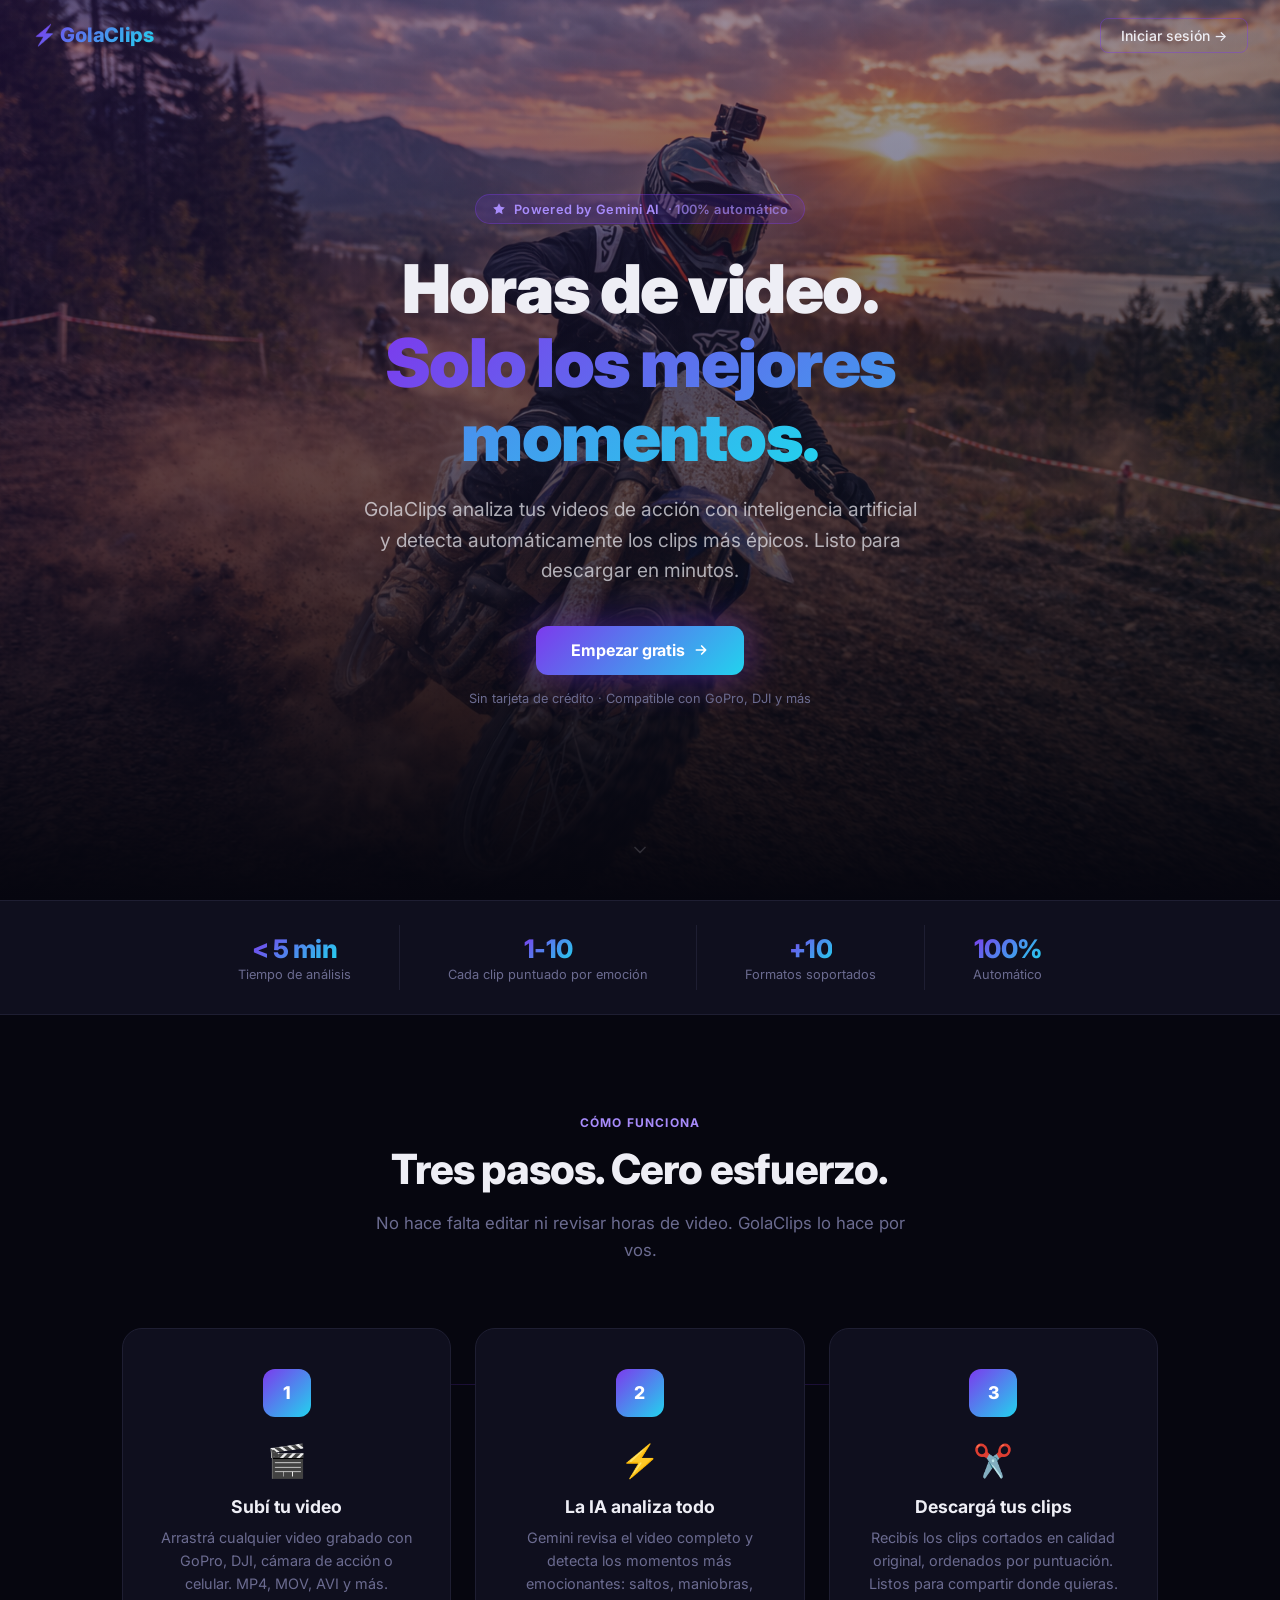
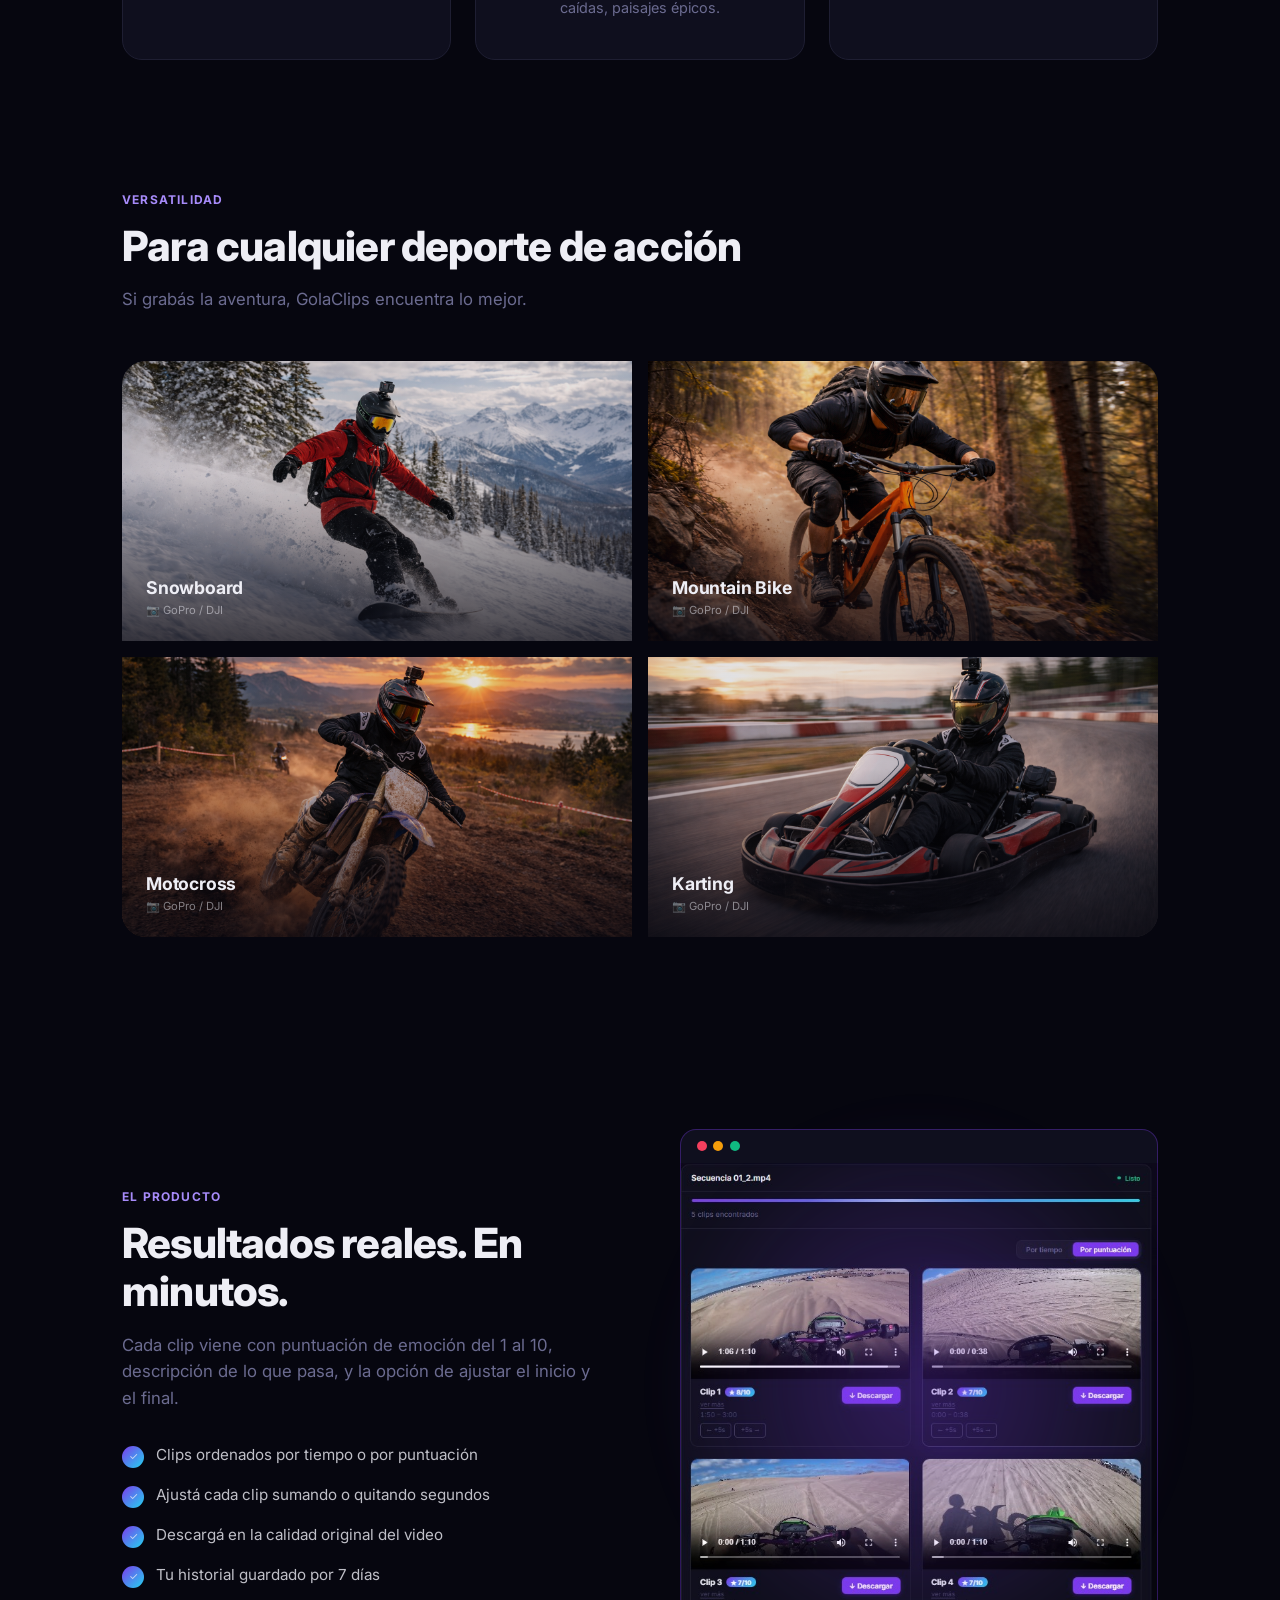
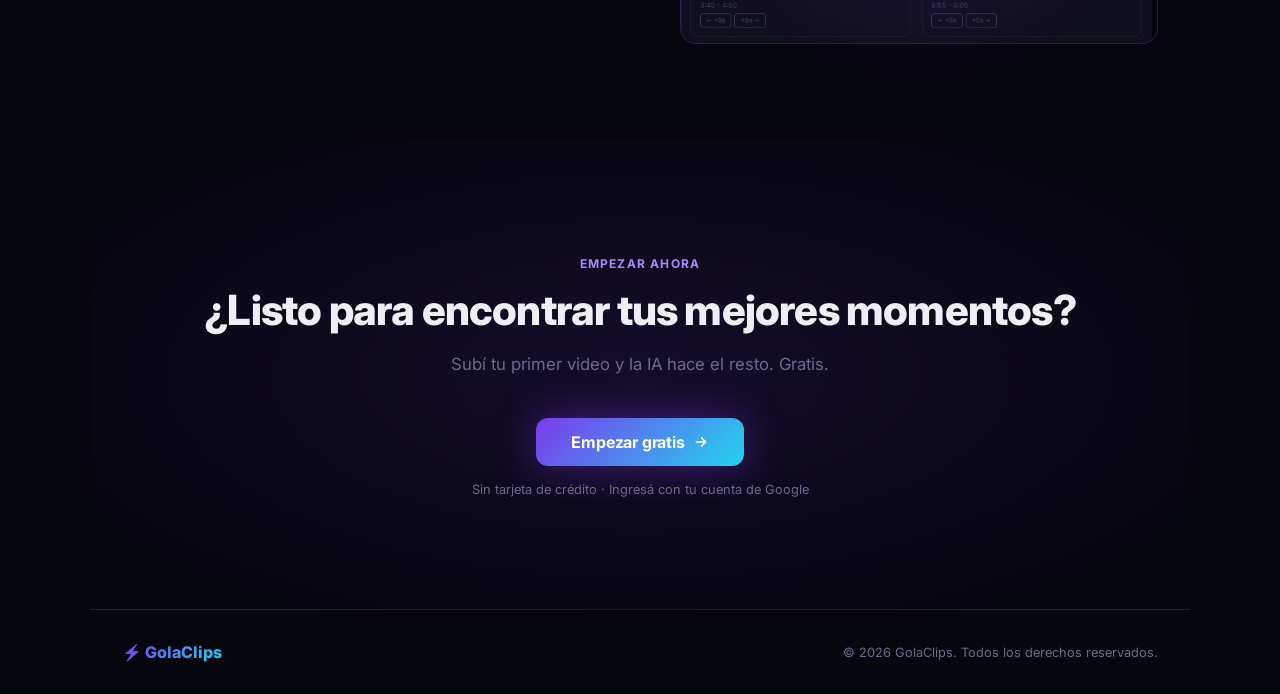
==== commit 41796049: "Replace hero image with better motocross shot showing GoPro on helmet Co-Authored-By: Claude Sonnet " ====
--- a/frontend/index.html
+++ b/frontend/index.html
@@ -89,7 +89,7 @@
       inset: 0;
       background-image: url('assets/hero-motocross.png');
       background-size: cover;
-      background-position: center 30%;
+      background-position: center center;
       transform: scale(1.05);
       transition: transform 8s ease-out;
     }
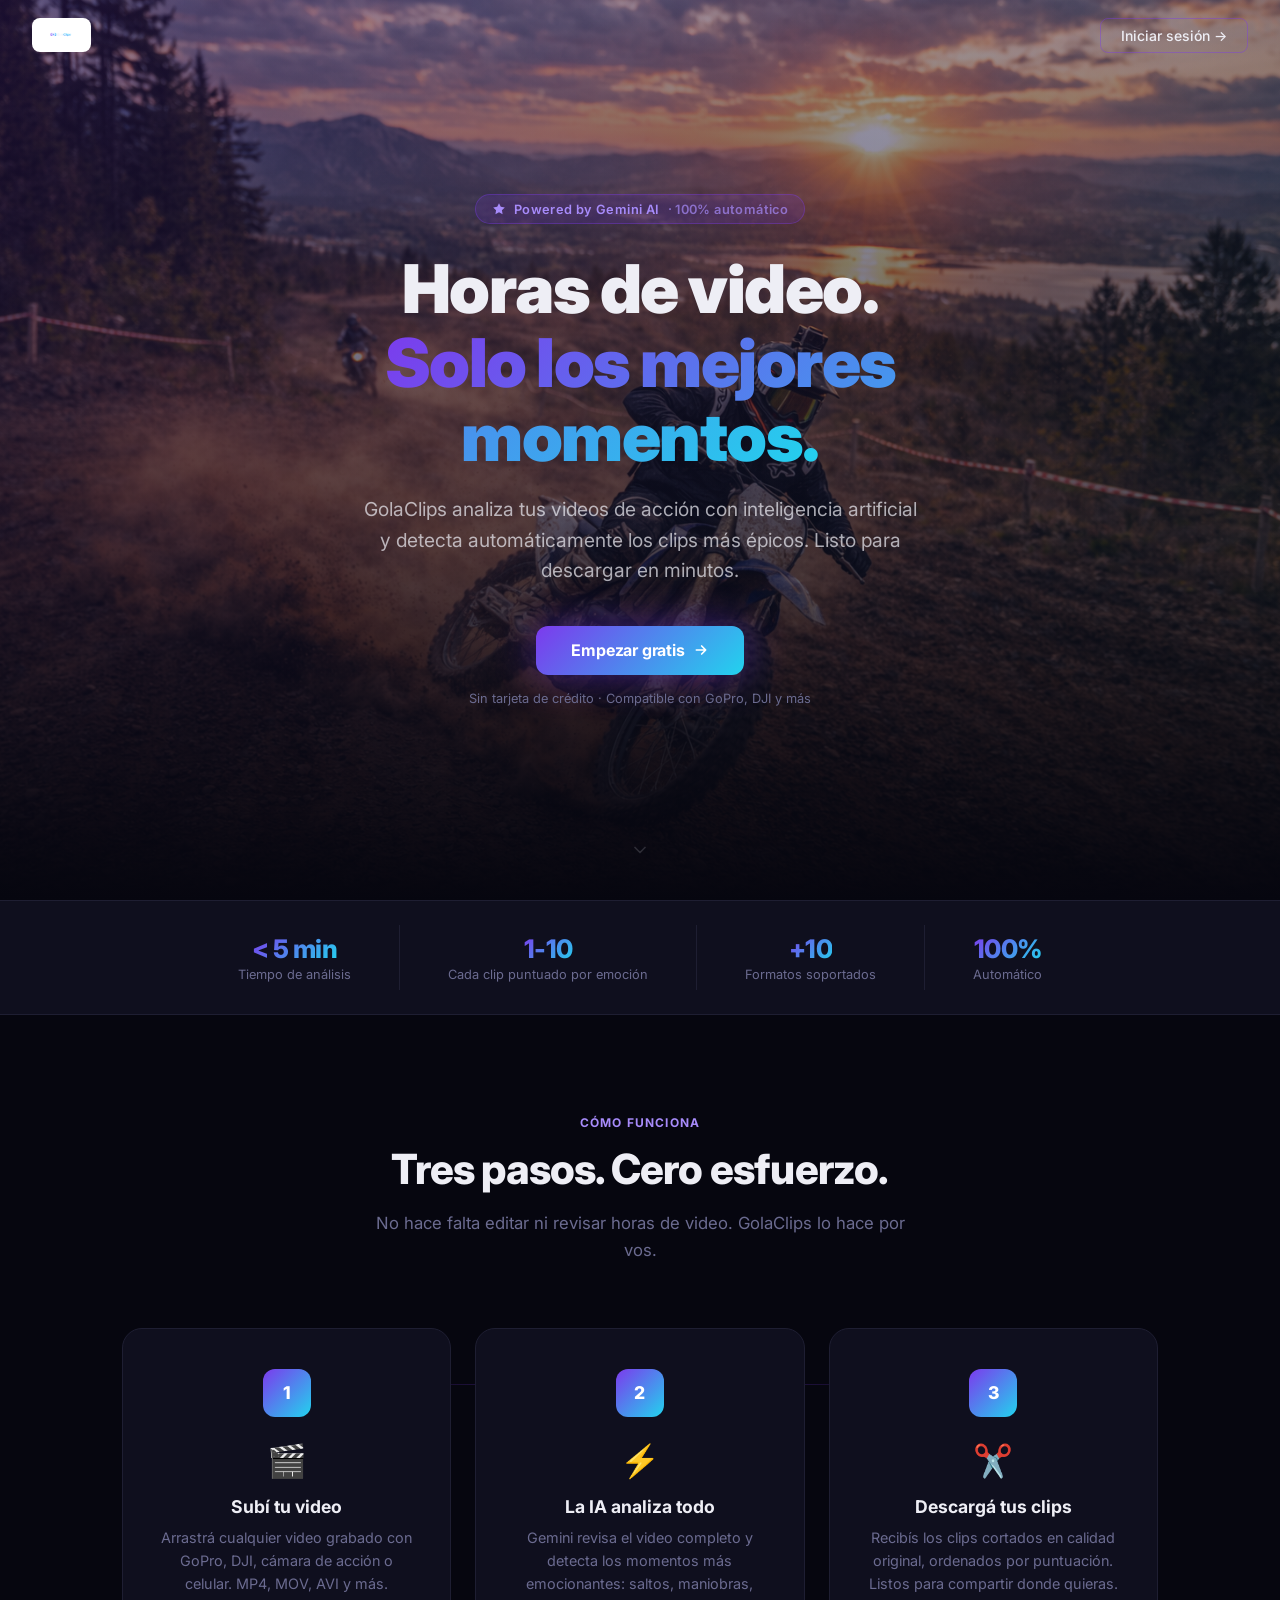
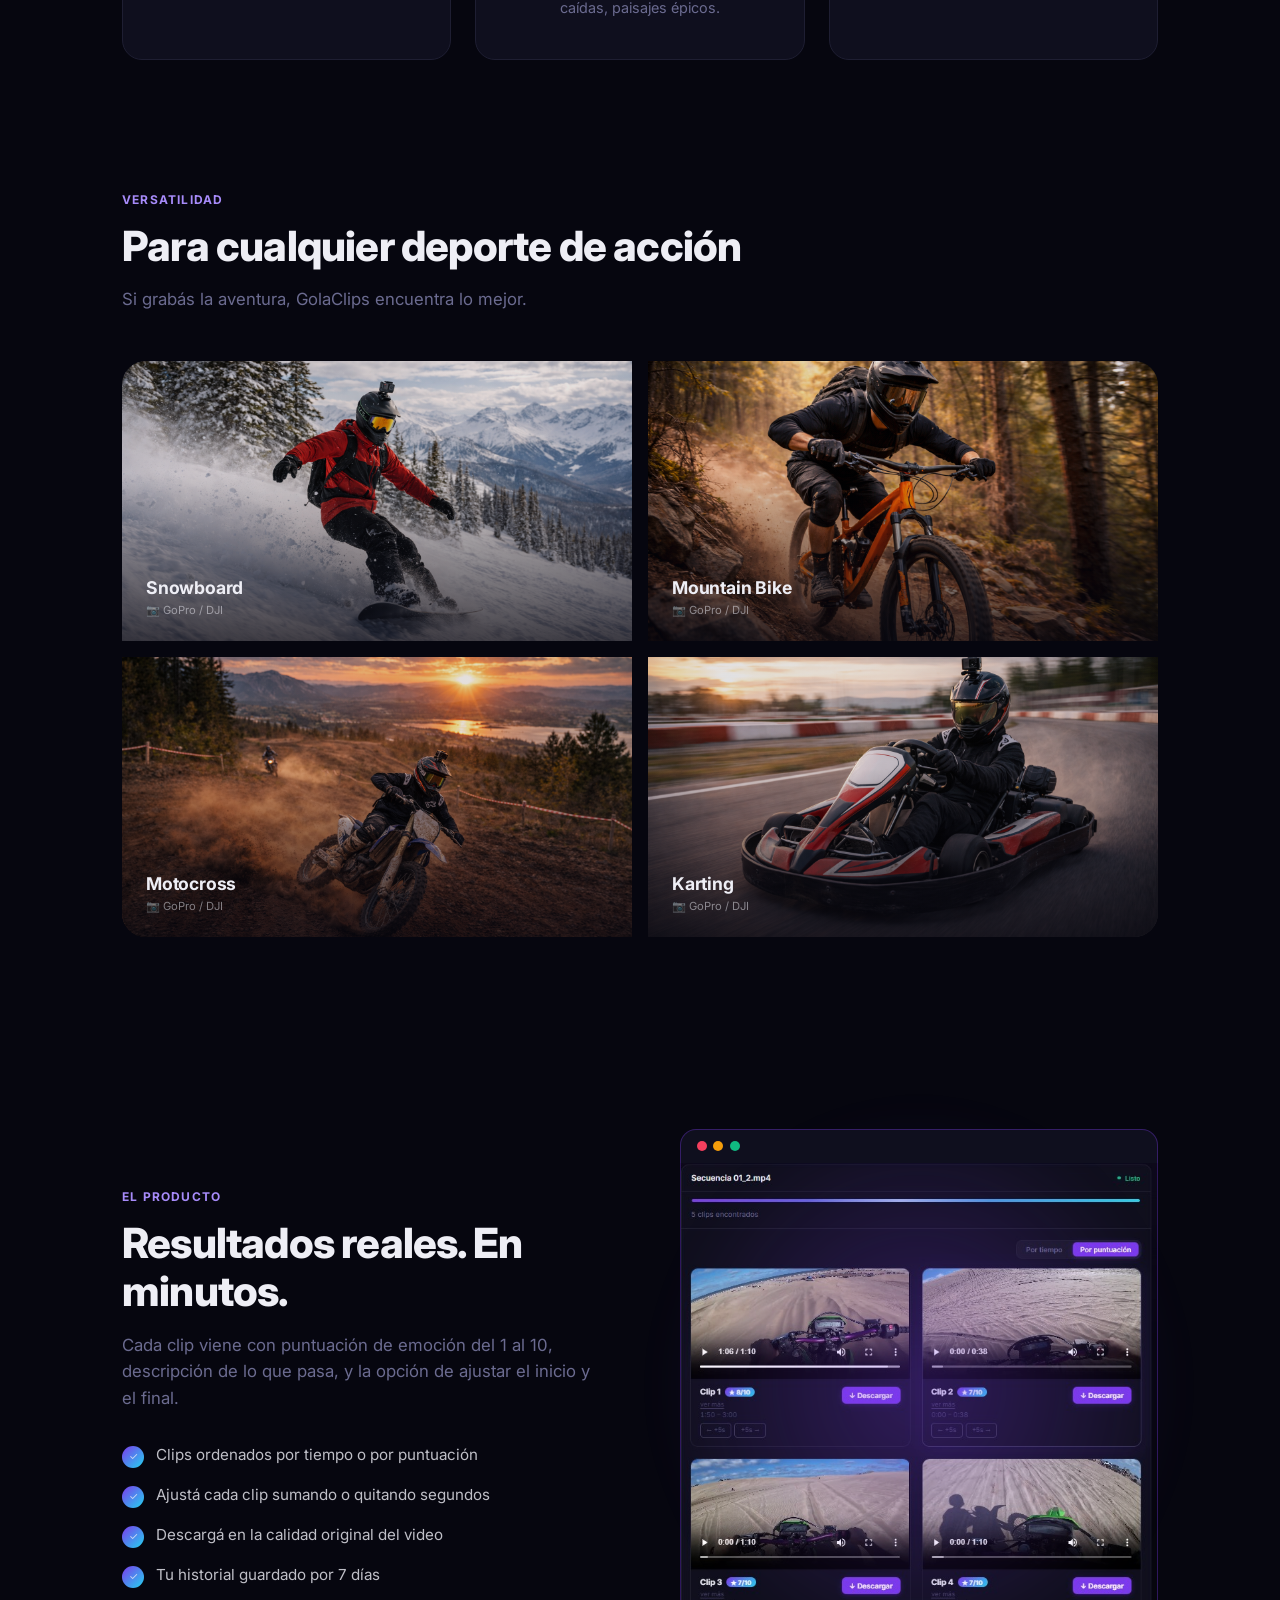
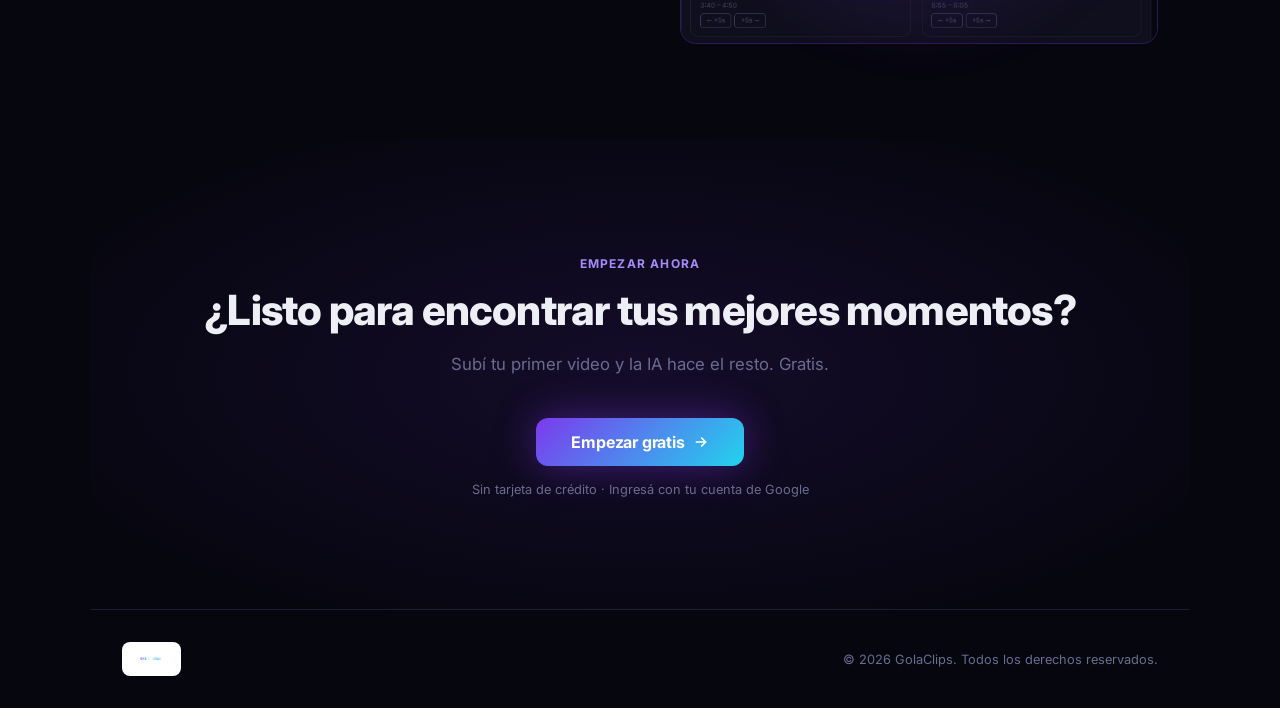
==== commit ee847ef3: "Add GolaClips logo image across all pages Replace text logo with logo.png in landing, app, login, an" ====
--- a/frontend/index.html
+++ b/frontend/index.html
@@ -46,14 +46,17 @@
       border-bottom: 1px solid var(--border);
     }
     .nav-logo {
-      font-size: 1.25rem;
-      font-weight: 800;
-      background: var(--gradient);
-      -webkit-background-clip: text;
-      -webkit-text-fill-color: transparent;
-      background-clip: text;
       text-decoration: none;
-      letter-spacing: -0.3px;
+      display: flex;
+      align-items: center;
+    }
+    .logo-img {
+      height: 34px;
+      width: auto;
+      background: #fff;
+      border-radius: 8px;
+      padding: 4px 10px;
+      display: block;
     }
     .nav-cta {
       display: inline-flex;
@@ -563,7 +566,9 @@
 
   <!-- NAV -->
   <nav id="nav">
-    <a href="index.html" class="nav-logo">⚡ GolaClips</a>
+    <a href="index.html" class="nav-logo">
+      <img src="assets/logo.png" alt="GolaClips" class="logo-img">
+    </a>
     <a href="login.html" class="nav-cta">Iniciar sesión →</a>
   </nav>
 
@@ -748,7 +753,7 @@
 
   <!-- FOOTER -->
   <footer>
-    <span class="footer-logo">⚡ GolaClips</span>
+    <img src="assets/logo.png" alt="GolaClips" class="logo-img">
     <span class="footer-copy">© 2026 GolaClips. Todos los derechos reservados.</span>
   </footer>
 
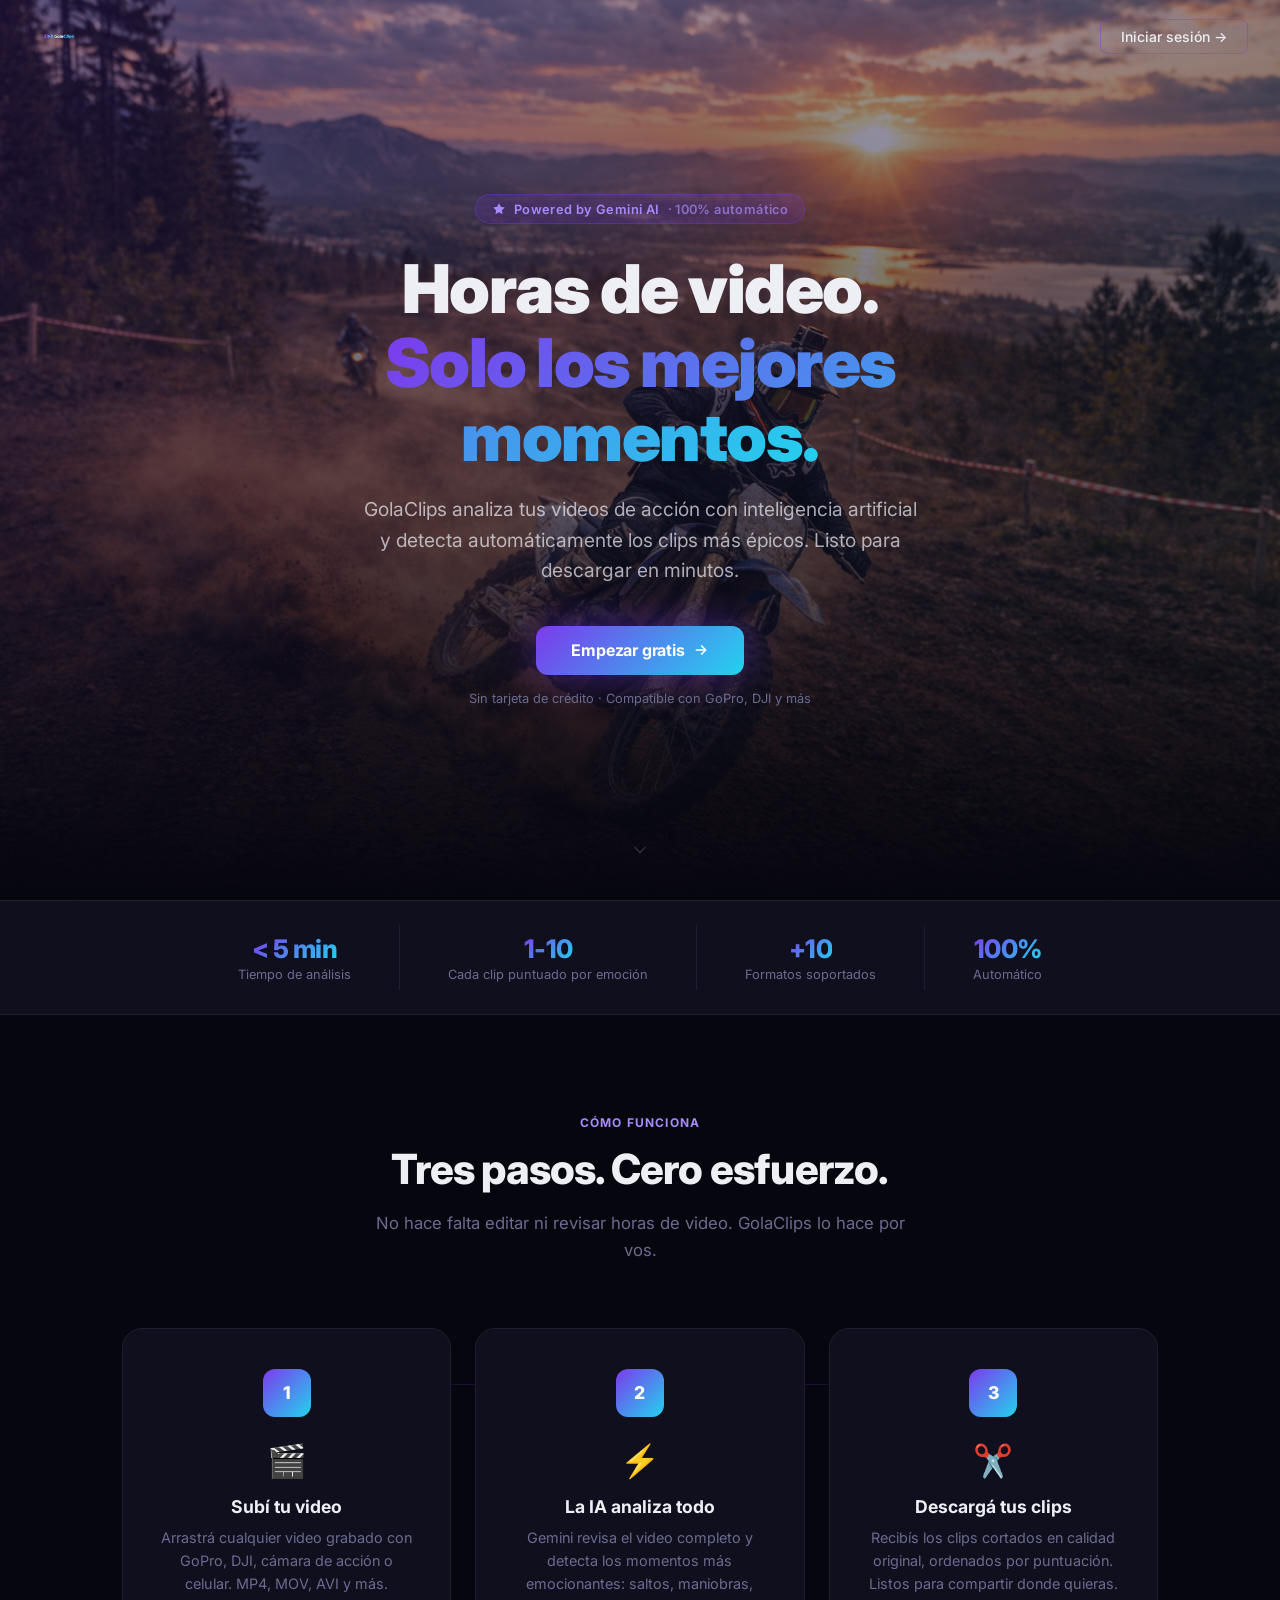
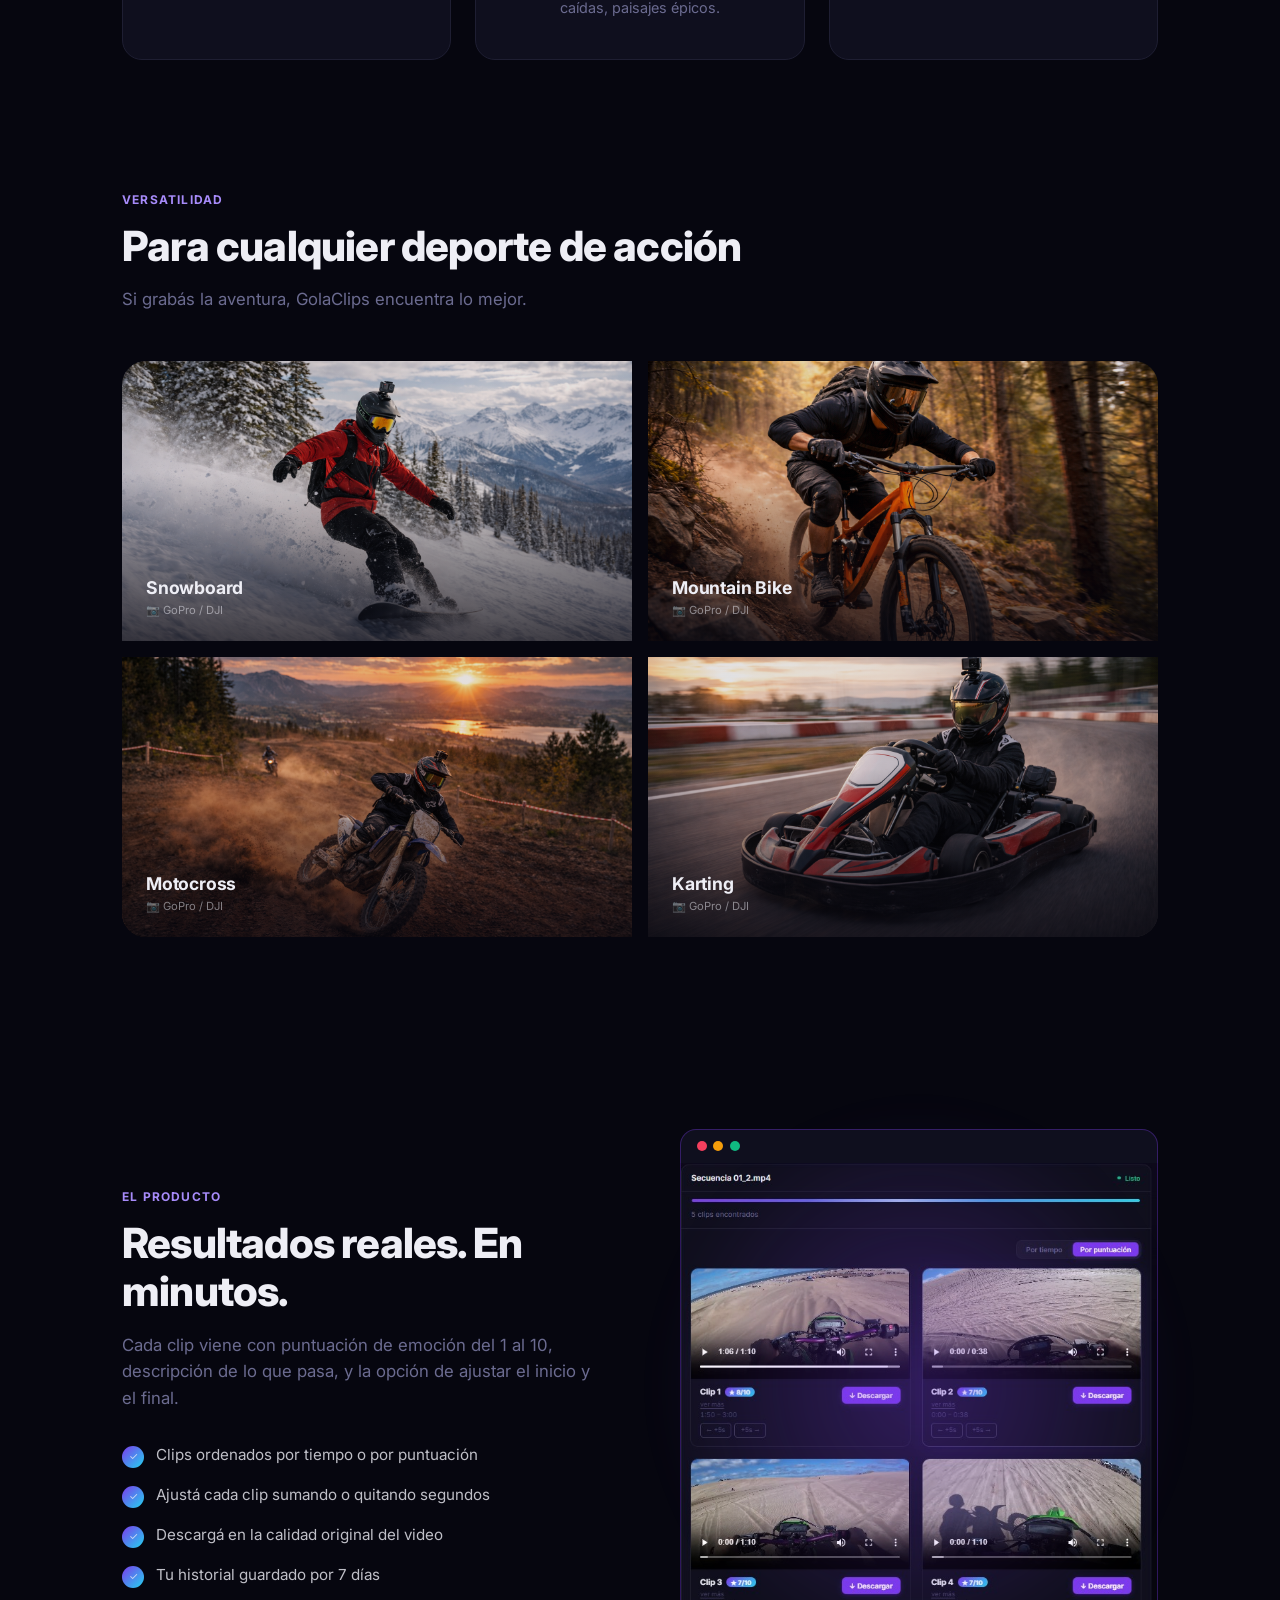
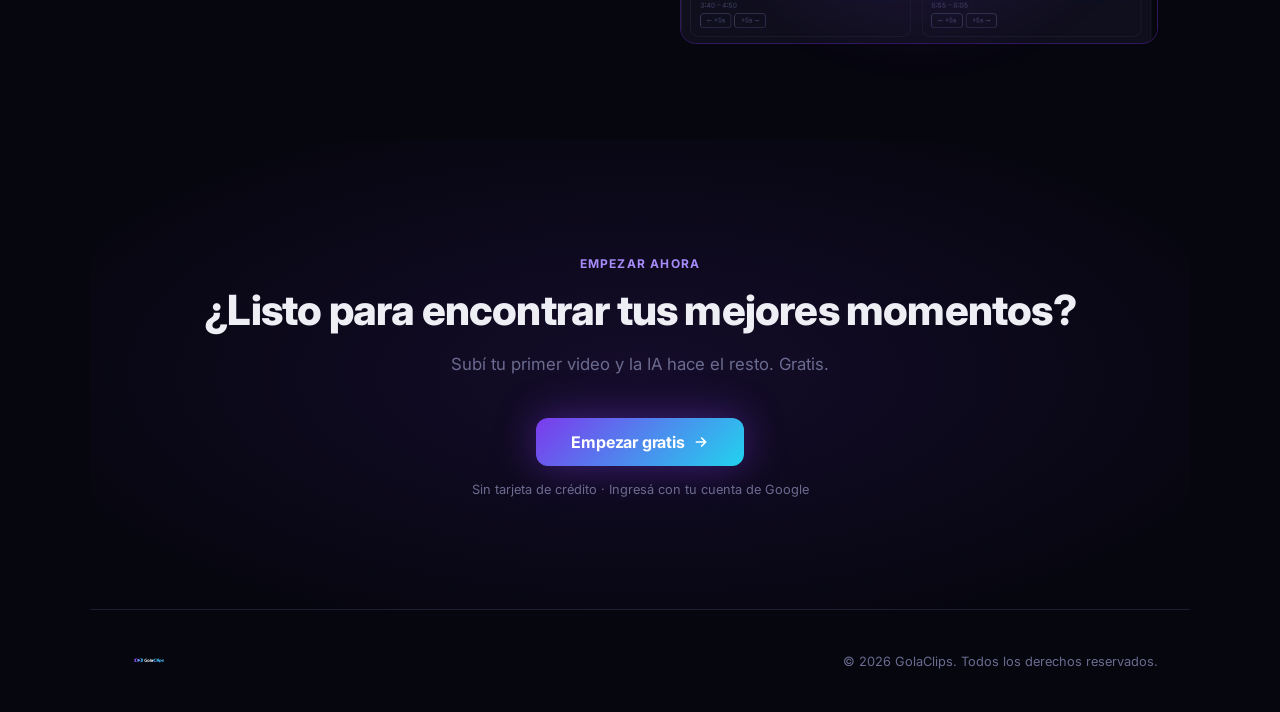
==== commit 5191466f: "Remove white background from logo, display PNG as-is Co-Authored-By: Claude Sonnet 4.6 <noreply@anth" ====
--- a/frontend/index.html
+++ b/frontend/index.html
@@ -51,11 +51,8 @@
       align-items: center;
     }
     .logo-img {
-      height: 34px;
+      height: 38px;
       width: auto;
-      background: #fff;
-      border-radius: 8px;
-      padding: 4px 10px;
       display: block;
     }
     .nav-cta {
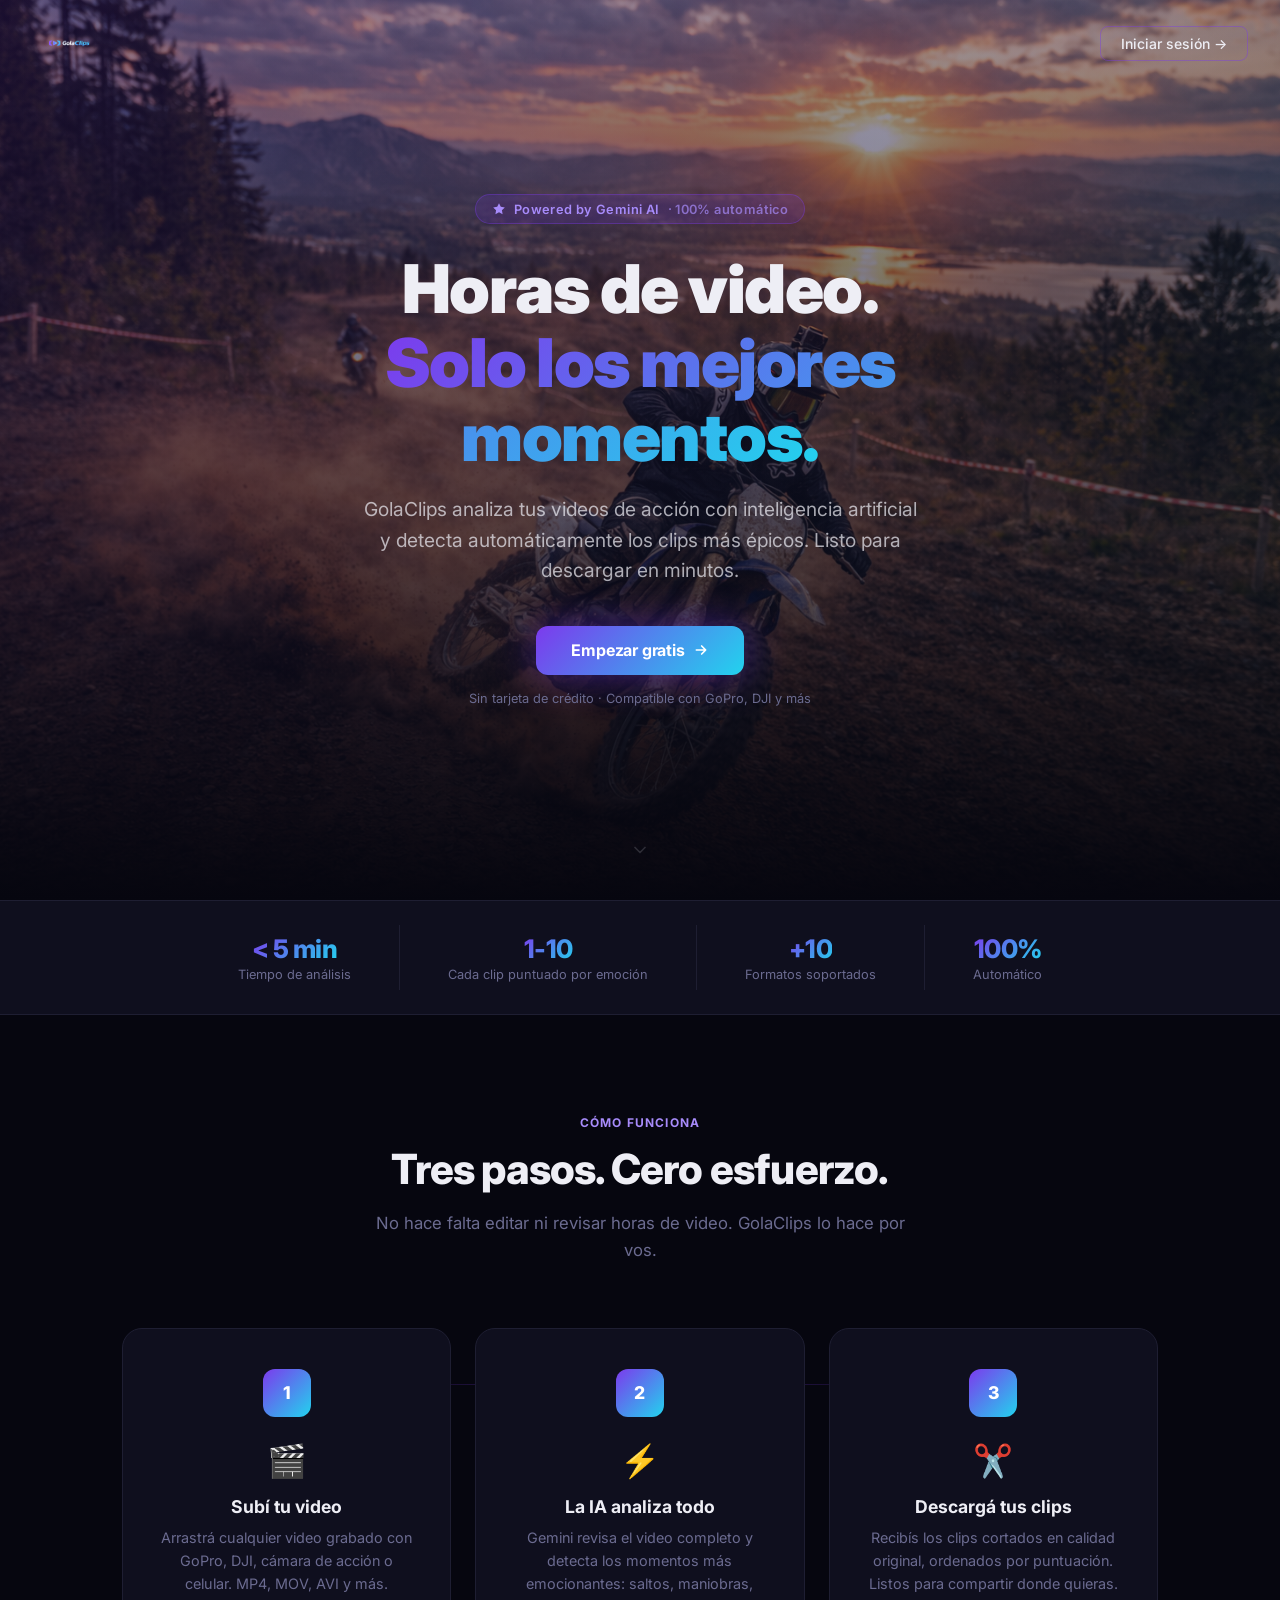
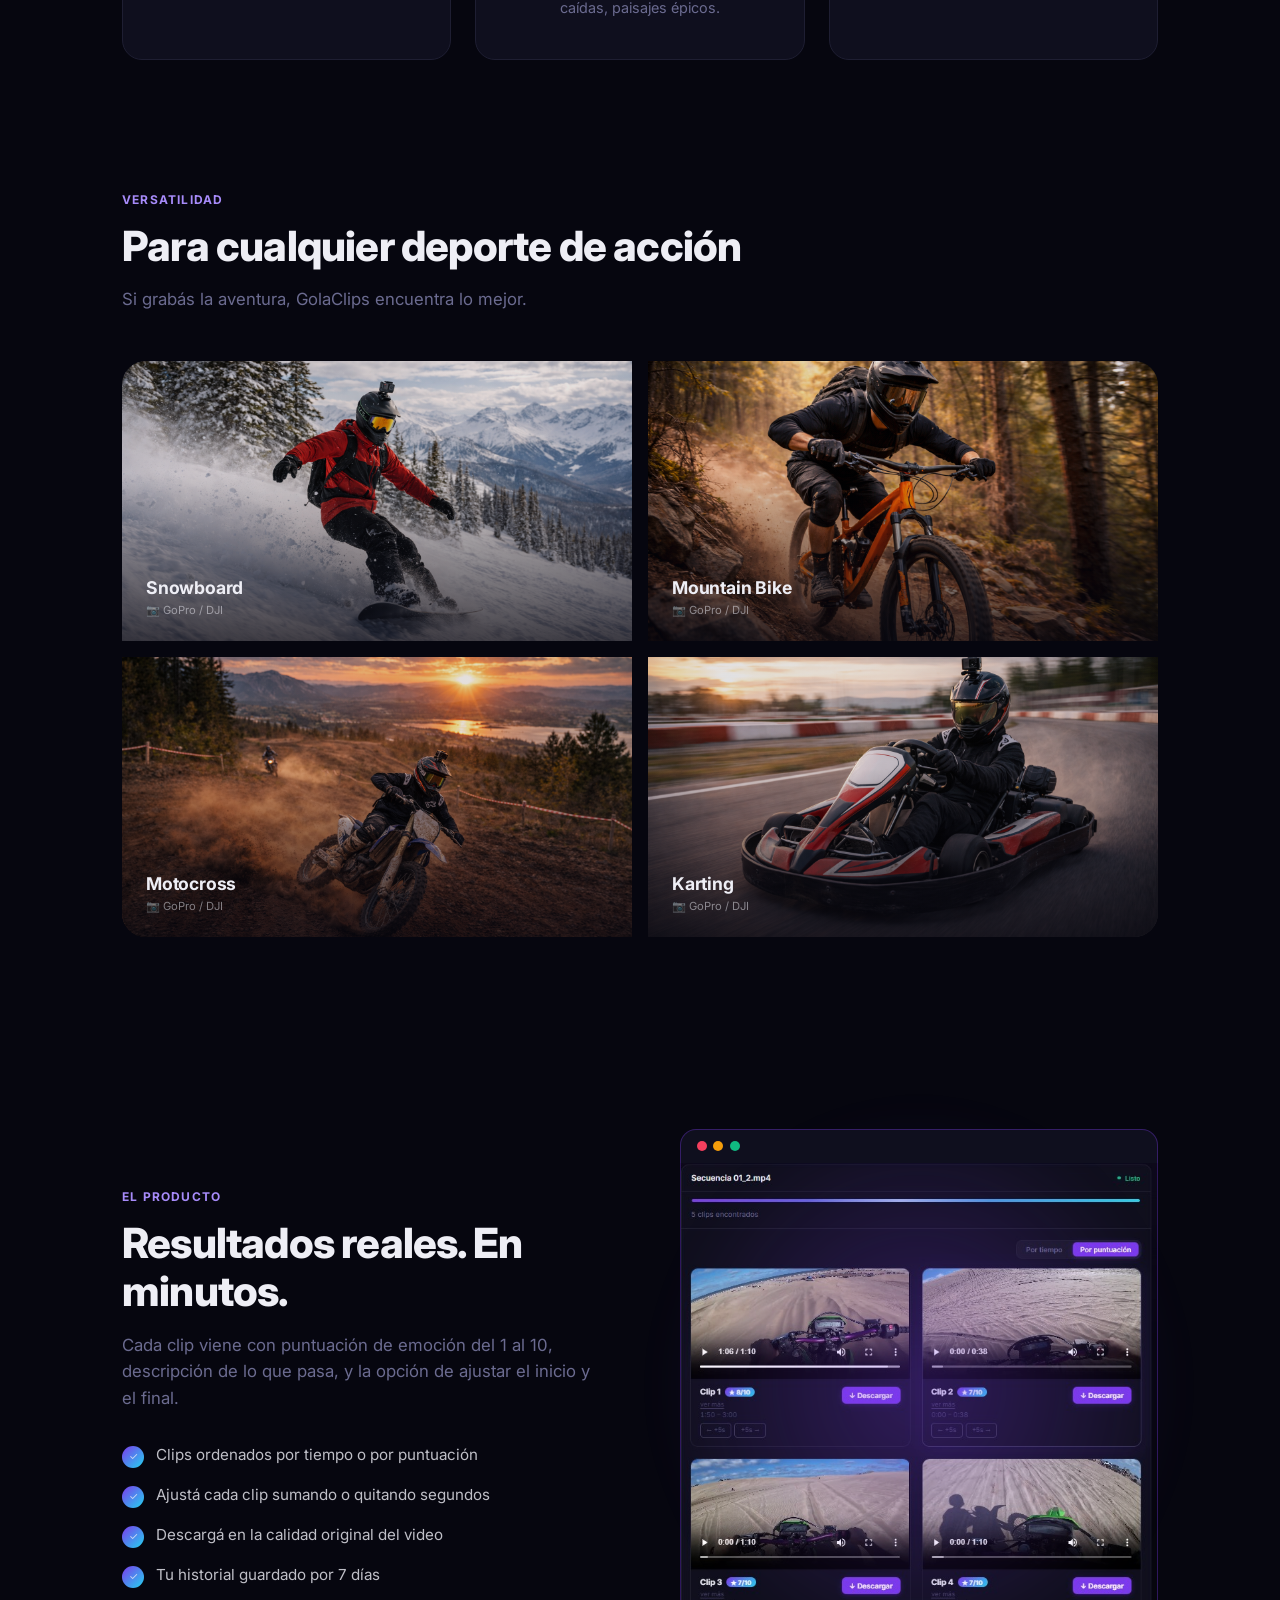
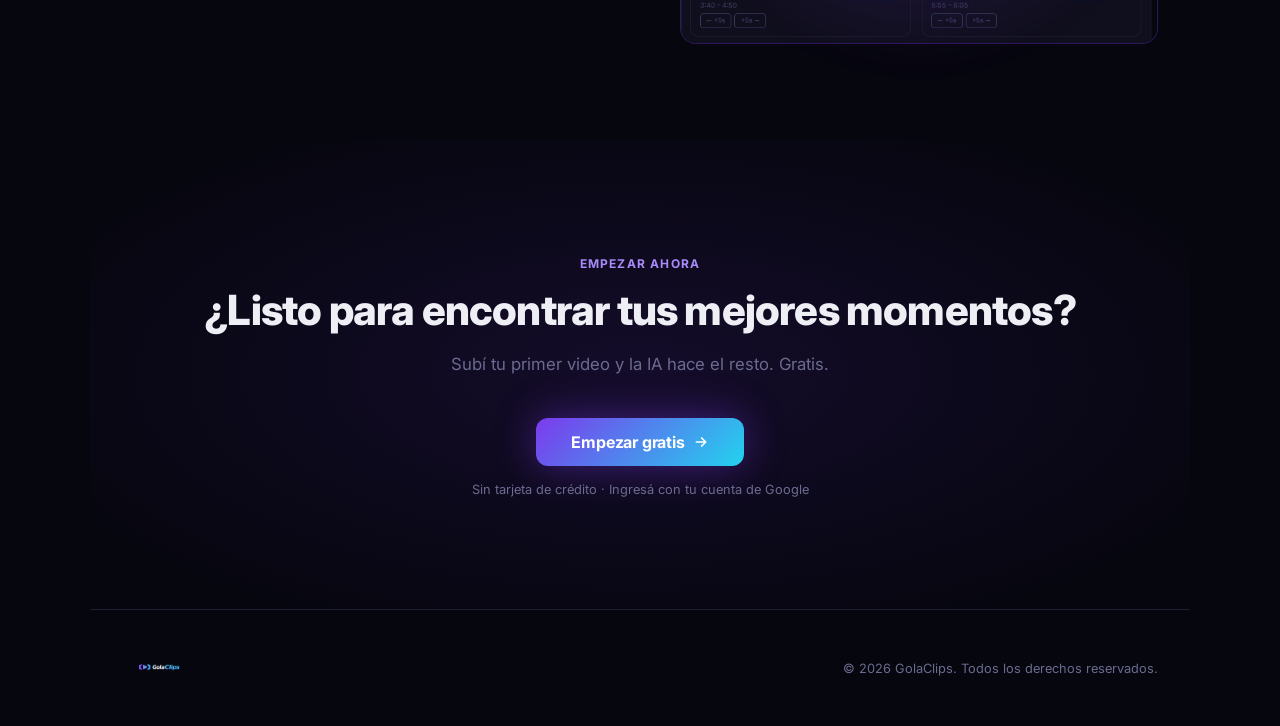
==== commit 1f8a600b: "Increase logo size from 38px to 52px height Co-Authored-By: Claude Sonnet 4.6 <noreply@anthropic.com" ====
--- a/frontend/index.html
+++ b/frontend/index.html
@@ -51,7 +51,7 @@
       align-items: center;
     }
     .logo-img {
-      height: 38px;
+      height: 52px;
       width: auto;
       display: block;
     }
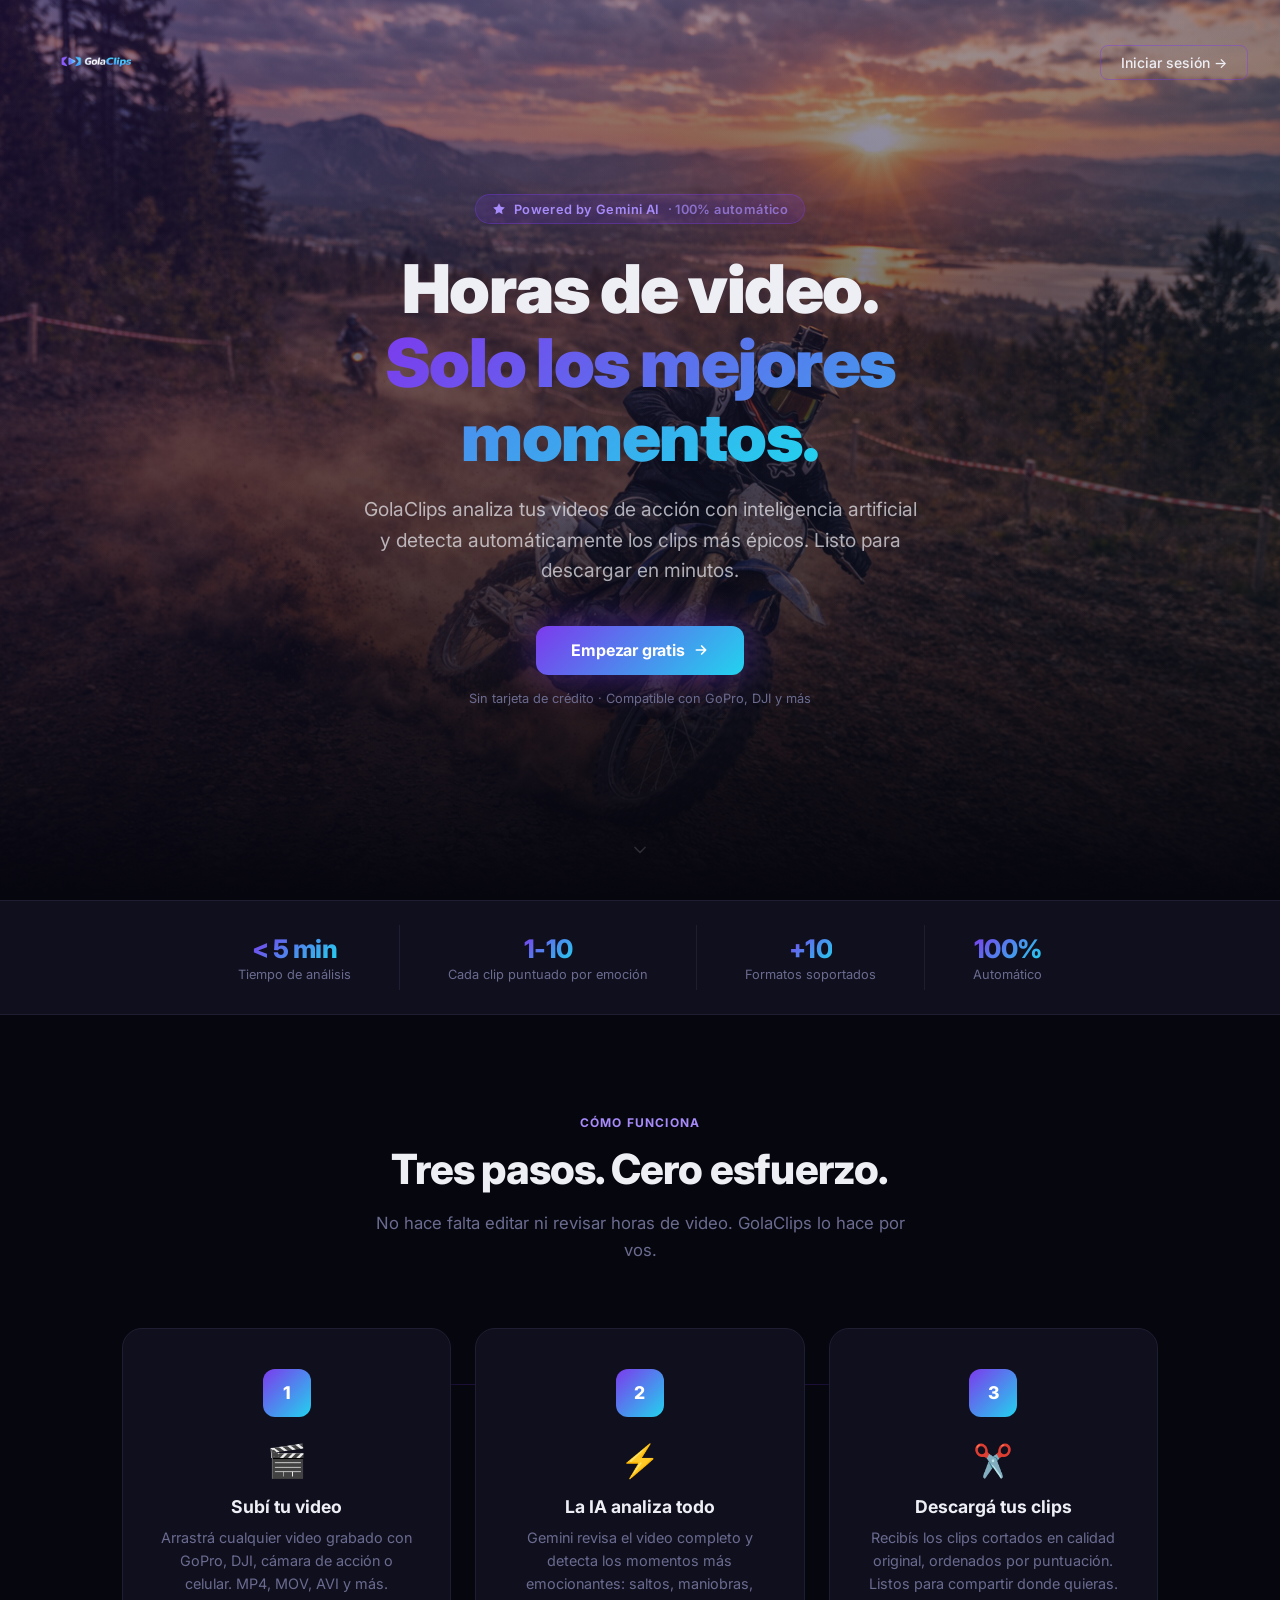
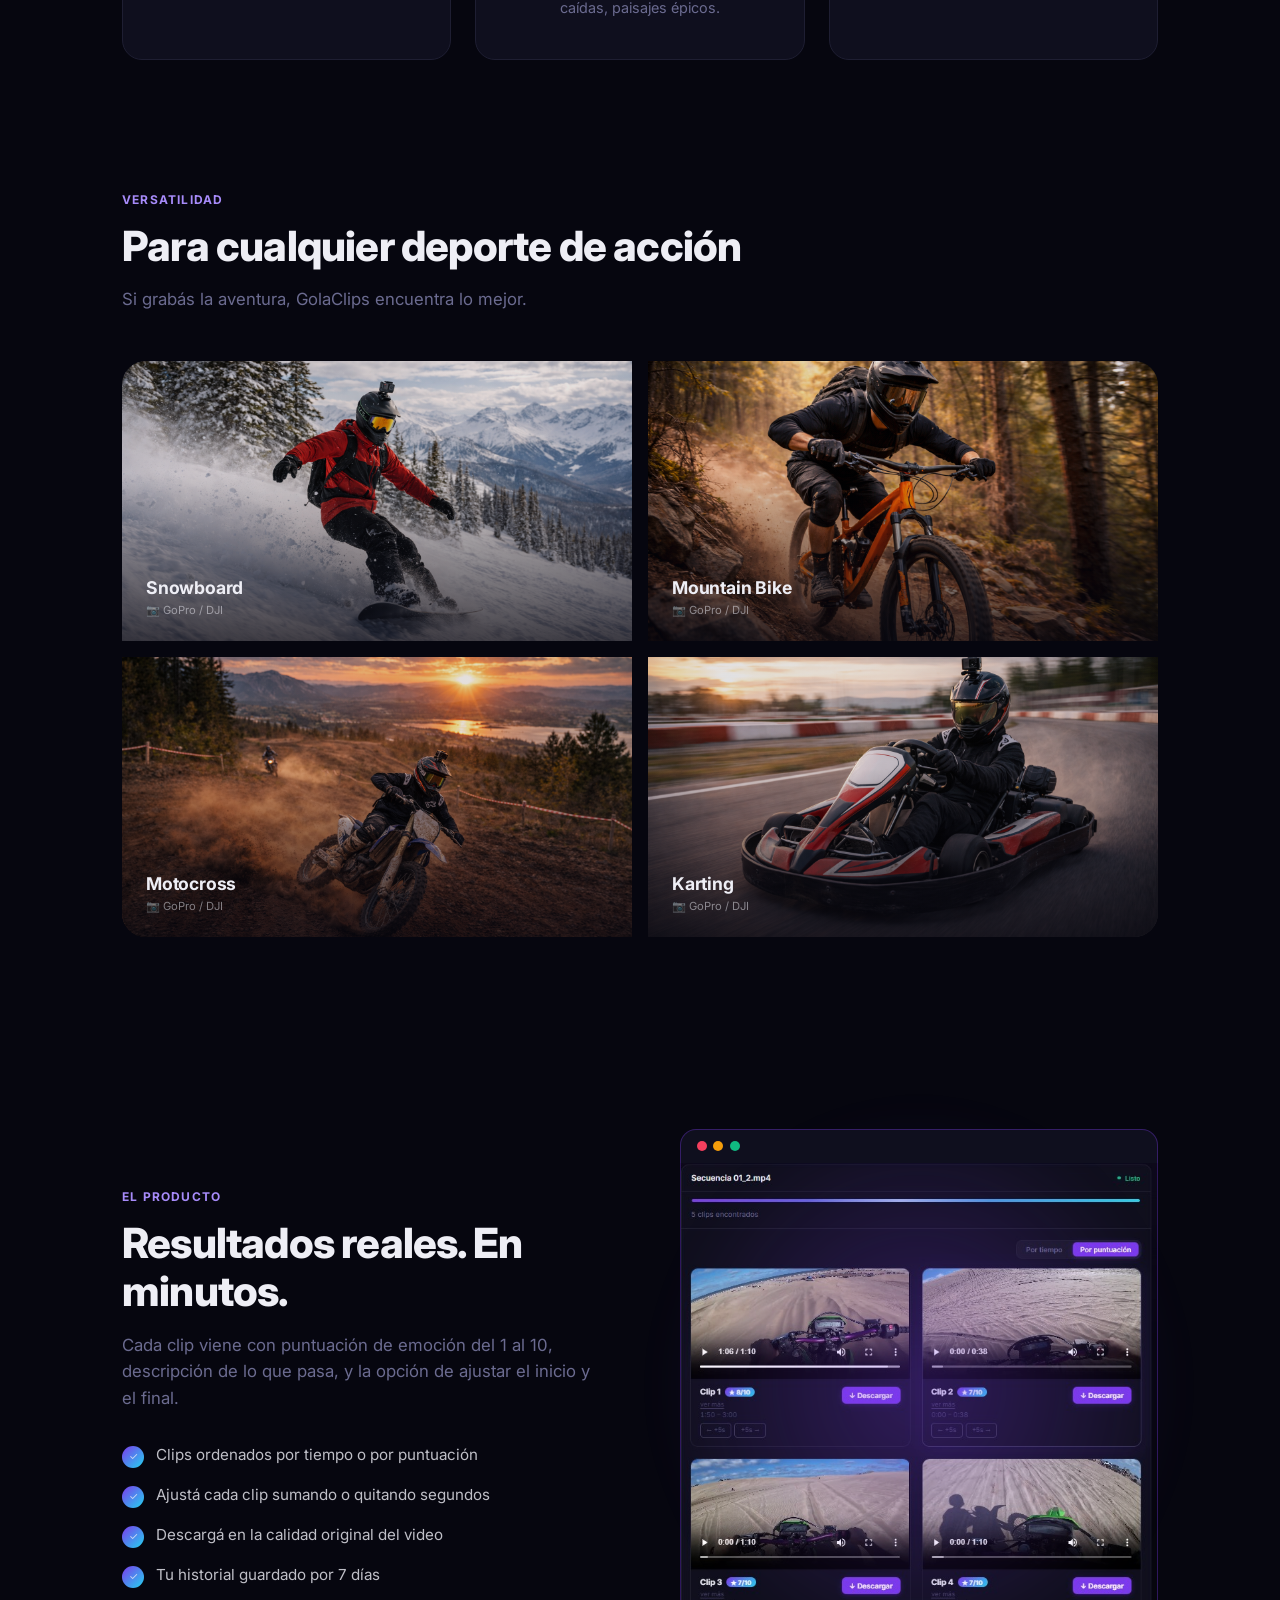
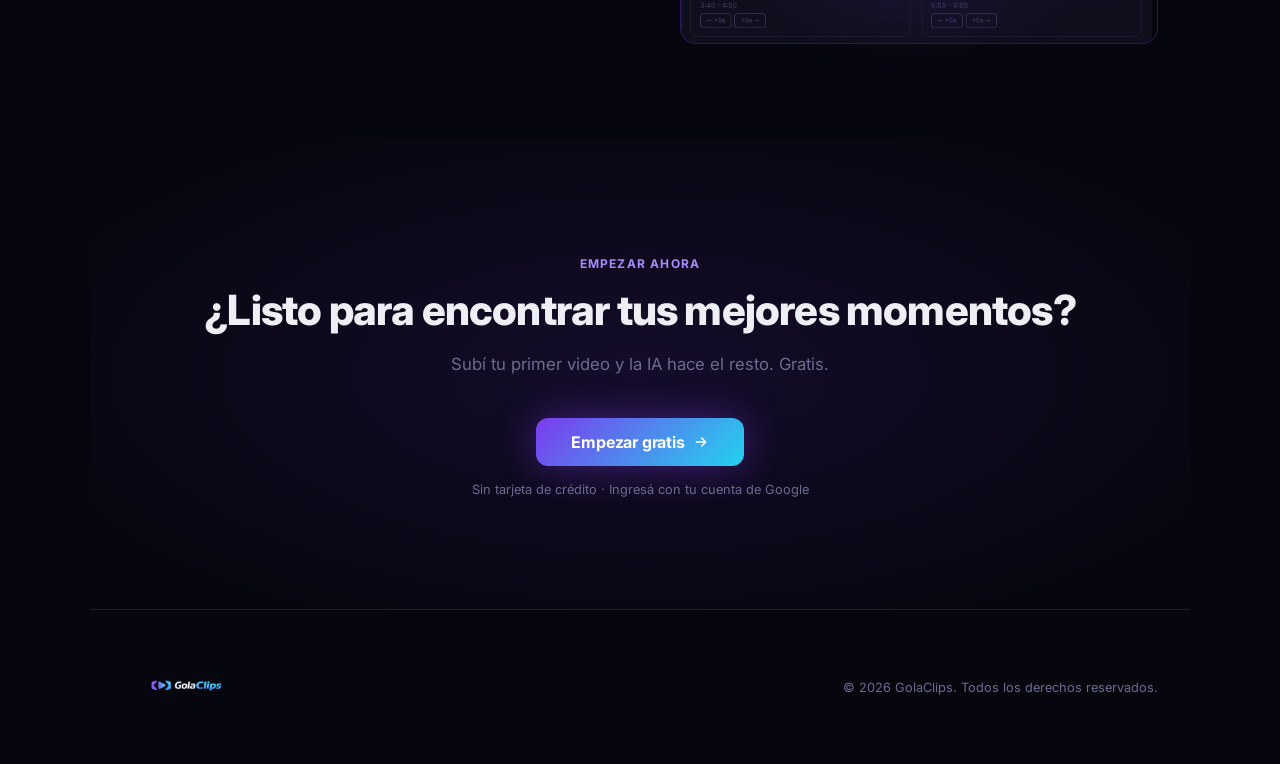
==== commit e65a9803: "Increase logo size to 90px height Co-Authored-By: Claude Sonnet 4.6 <noreply@anthropic.com>" ====
--- a/frontend/index.html
+++ b/frontend/index.html
@@ -51,7 +51,7 @@
       align-items: center;
     }
     .logo-img {
-      height: 52px;
+      height: 90px;
       width: auto;
       display: block;
     }
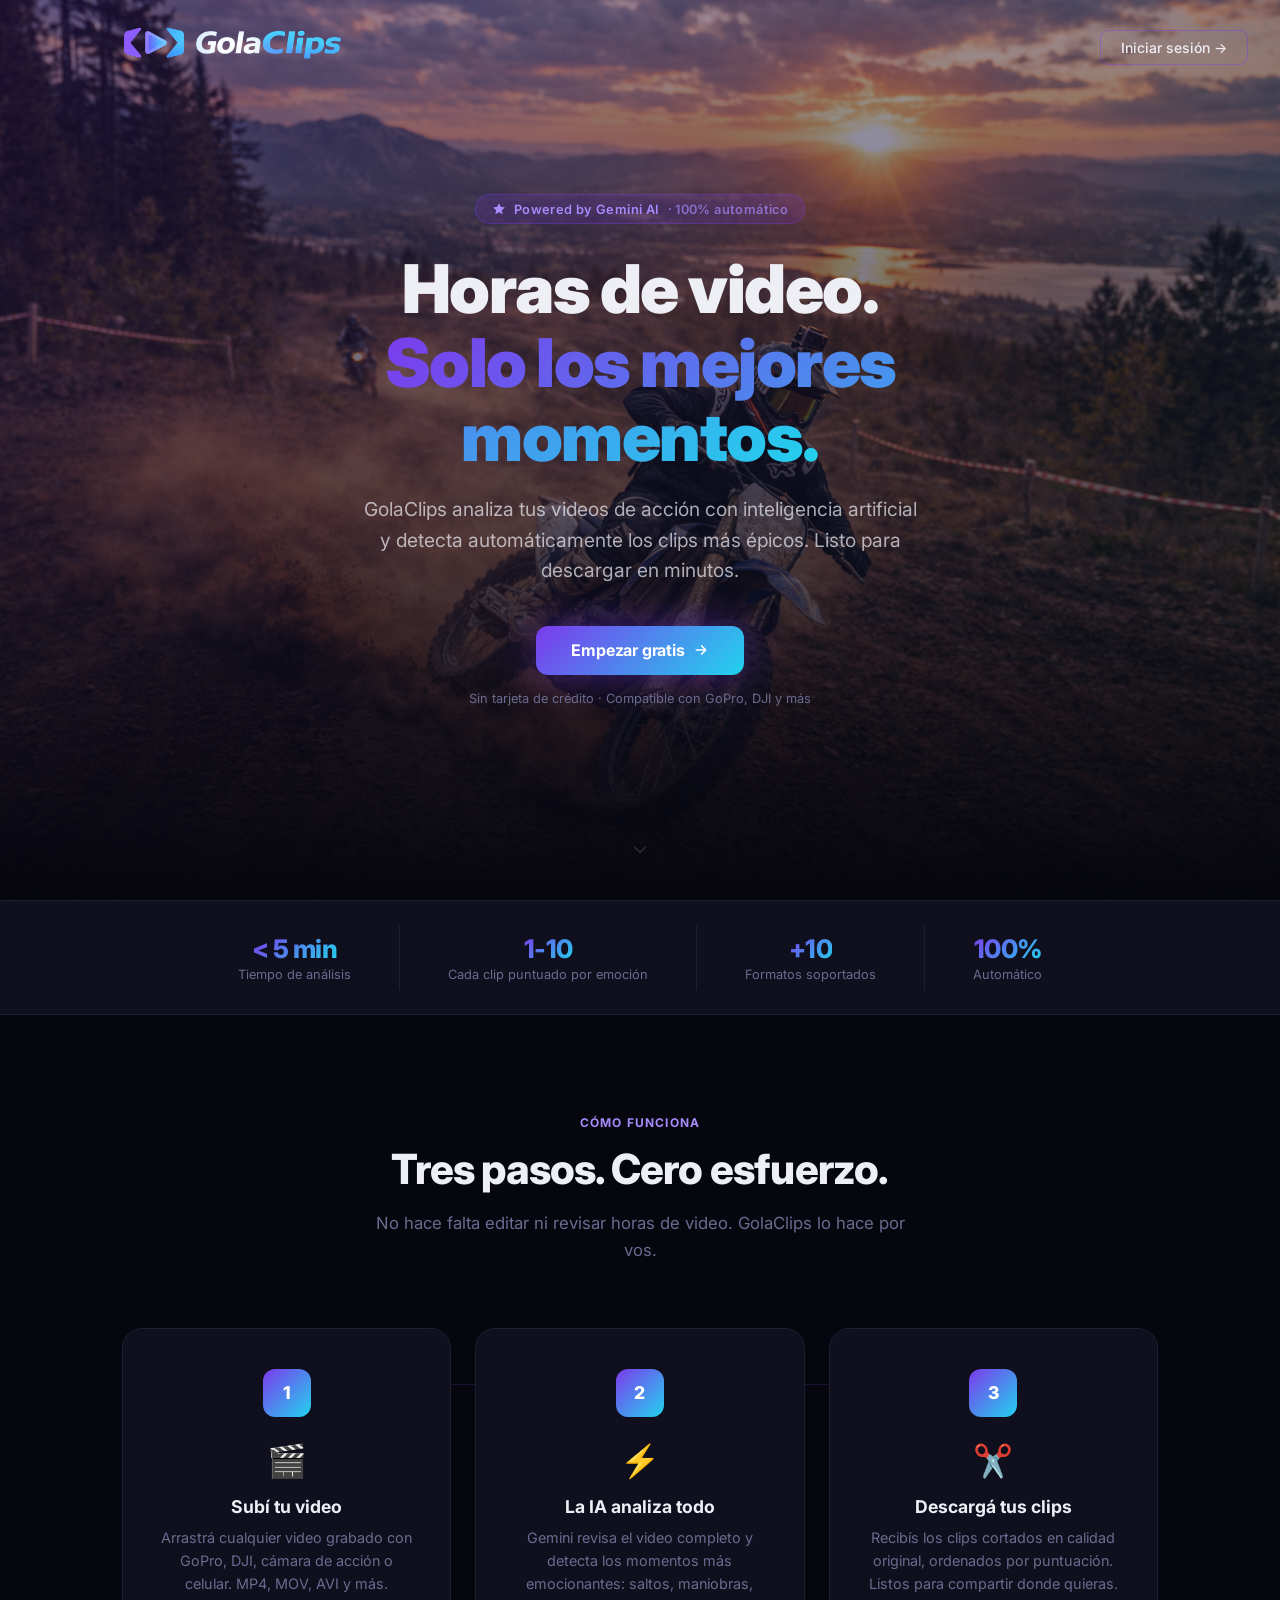
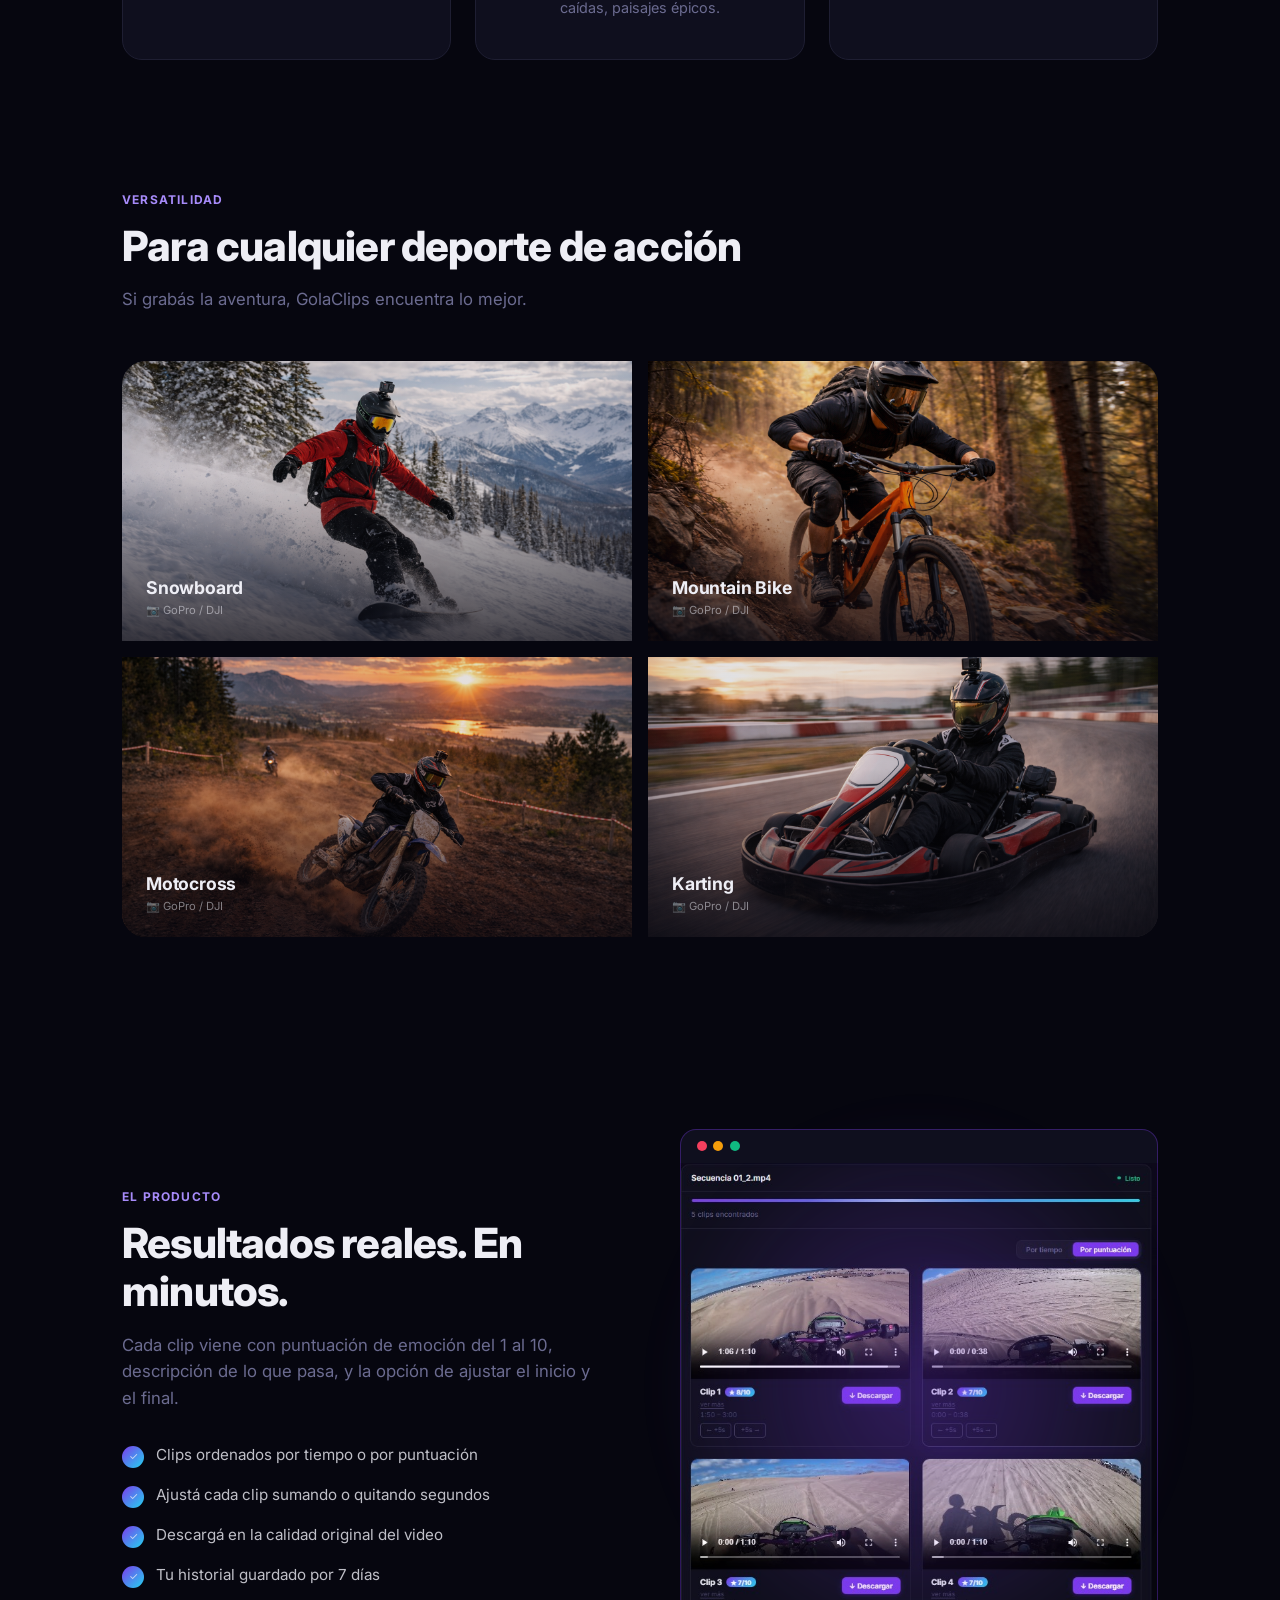
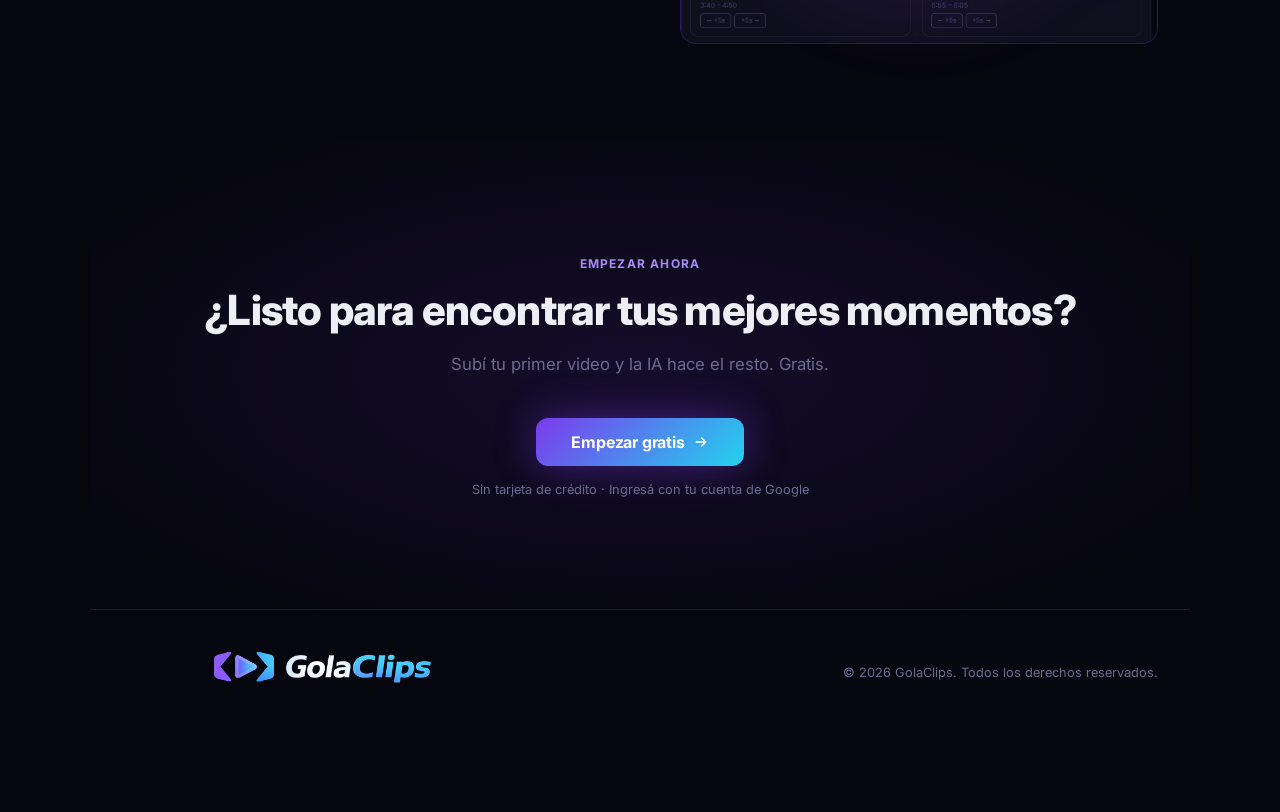
==== commit c4abf3fa: "Fix logo size: crop whitespace with negative margins Co-Authored-By: Claude Sonnet 4.6 <noreply@anth" ====
--- a/frontend/index.html
+++ b/frontend/index.html
@@ -51,9 +51,10 @@
       align-items: center;
     }
     .logo-img {
-      height: 90px;
+      height: 280px;
       width: auto;
       display: block;
+      margin: -110px 0;
     }
     .nav-cta {
       display: inline-flex;
